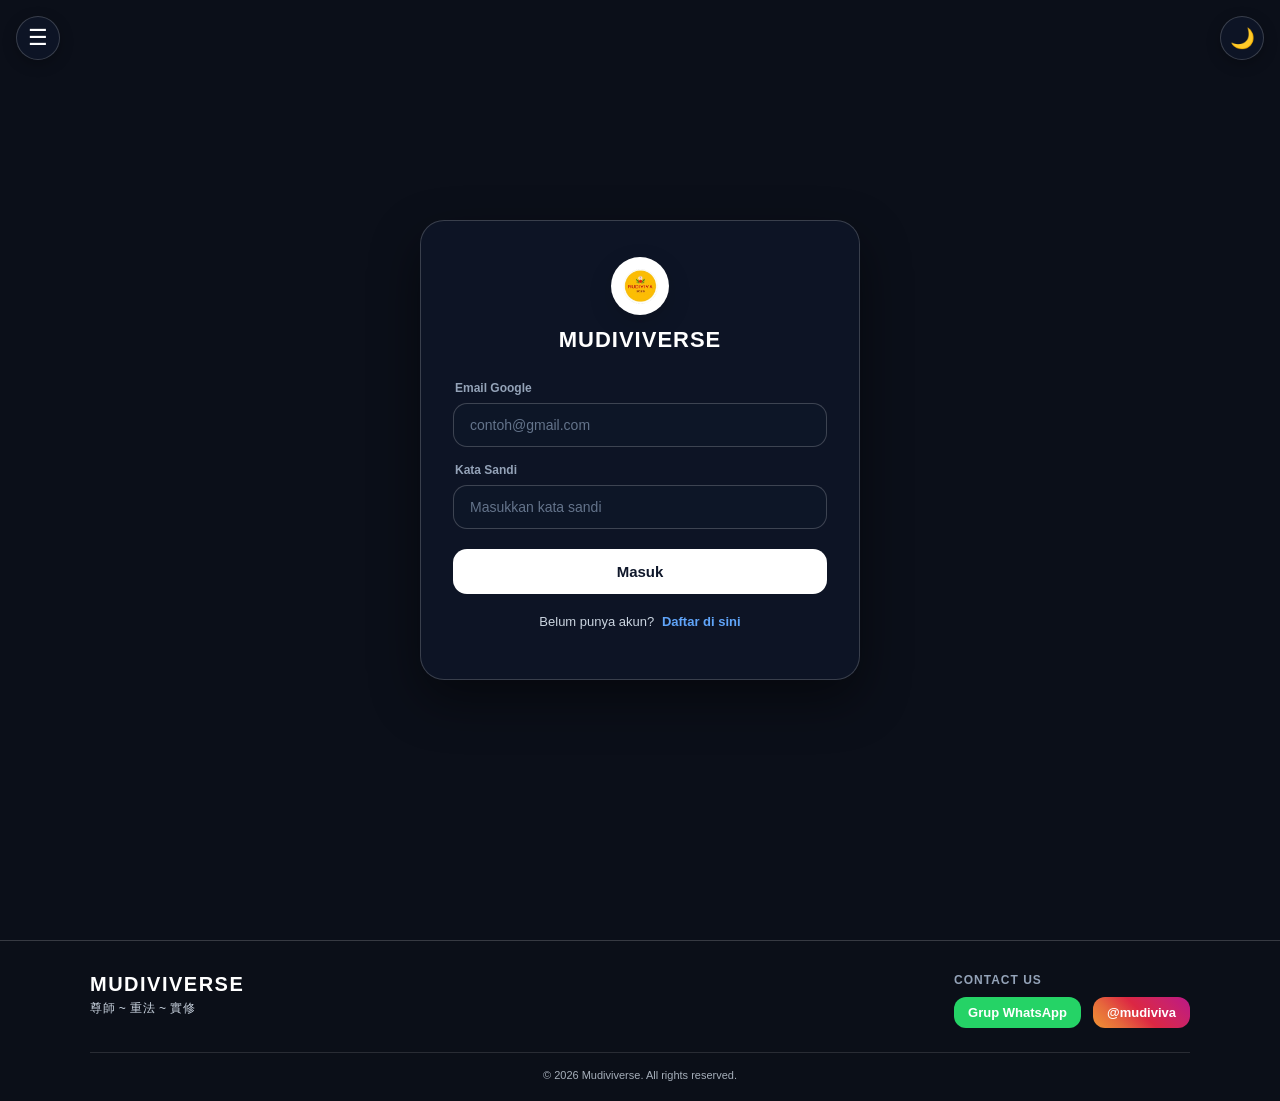
==== index.html @ 737a629f "oke" ====
<!DOCTYPE html>
<html lang="id">
<head>
  <meta charset="UTF-8">
  <meta name="viewport" content="width=device-width, initial-scale=1.0, maximum-scale=1.0, user-scalable=no">
  <title>Mudiviverse</title>
  <link rel="stylesheet" href="style.css">
  <script src="https://cdn.jsdelivr.net/npm/xlsx@0.18.5/dist/xlsx.full.min.js"></script>
  <script src="https://unpkg.com/html5-qrcode" type="text/javascript"></script>
  <script src="https://cdnjs.cloudflare.com/ajax/libs/qrcodejs/1.0.0/qrcode.min.js"></script>
  <link href="https://cdn.quilljs.com/1.3.6/quill.snow.css" rel="stylesheet">
  <script src="https://cdn.quilljs.com/1.3.6/quill.min.js"></script>
</head>
<body>

  <!-- FLOATING HAMBURGER BUTTON -->
  <button id="mobile-hamburger-btn" class="mobile-hamburger-btn" type="button" aria-label="Buka Navigasi">
    <span class="hamburger-icon">☰</span>
  </button>

  <!-- FLOATING THEME TOGGLE BUTTON -->
  <button id="theme-toggle-btn" class="theme-toggle-btn" type="button" title="Ganti Mode">
    <span id="theme-icon">🌙</span>
  </button>

  <!-- SIDEBAR / DRAWER NAVIGASI -->
  <div id="mobile-nav-overlay" class="mobile-nav-overlay">
    <aside class="drawer-sidebar-card">
      <div class="drawer-header">
        <div class="brand-header-sidebar">
          <div class="logo-box-mini">
            <img src="logo.png" alt="Logo">
          </div>
          <span class="brand-title-mini">MUDIVIVERSE</span>
        </div>
        <button id="close-mobile-nav" class="close-mobile-nav" type="button">&times;</button>
      </div>
      
      <nav class="nav-menu">
        <button type="button" class="nav-btn active" data-tab="home">
          <span class="nav-icon">🏠</span>
          <span>Home</span>
        </button>
        <button type="button" class="nav-btn" data-tab="posts">
          <span class="nav-icon">📰</span>
          <span>Post</span>
        </button>
        <button type="button" class="nav-btn" data-tab="presensi">
          <span class="nav-icon">📋</span>
          <span>Presensi</span>
        </button>
        <button type="button" class="nav-btn" data-tab="friends">
          <span class="nav-icon">👥</span>
          <span>Friends</span>
        </button>
        <button type="button" class="nav-btn" data-tab="profile">
          <span class="nav-icon">👤</span>
          <span>Profile</span>
        </button>
        <button type="button" class="nav-btn nav-admin-btn" data-tab="admin" style="display: none;">
          <span class="nav-icon">⚙️</span>
          <span>Admin</span>
        </button>
      </nav>

      <div class="drawer-footer">
        <button id="logout-button" class="logout-btn" type="button">
          <span>🚪 Logout</span>
        </button>
      </div>
    </aside>
  </div>

  <div class="mesh-bg-container">
    <div class="mesh-ball ball-1"></div>
    <div class="mesh-ball ball-2"></div>
    <div class="mesh-ball ball-3"></div>
  </div>

  <!-- AUTH SECTION -->
  <main id="auth-container" class="auth-wrapper">
    <section id="login-section" class="auth-glass-card">
      <div class="brand-header">
        <div class="logo-box">
          <img src="logo.png" alt="Logo">
        </div>
        <h1 class="brand-title">MUDIVIVERSE</h1>
      </div>

      <div class="form-group-list" id="name-group" style="display: none;">
        <div class="input-field-box">
          <label for="register-name">Nama Lengkap</label>
          <input type="text" id="register-name" placeholder="Masukkan nama lengkap (Huruf & Spasi)" class="custom-input">
        </div>

        <div class="input-field-box">
          <label for="register-birth-place">Tempat Lahir</label>
          <input type="text" id="register-birth-place" placeholder="Contoh: Jakarta / Tangerang" class="custom-input">
        </div>

        <div class="input-field-box">
          <label for="register-birth-date">Tanggal Lahir</label>
          <input type="date" id="register-birth-date" class="custom-input">
        </div>

        <div class="input-field-box">
          <label for="register-phone">Nomor WhatsApp</label>
          <input type="tel" id="register-phone" placeholder="Contoh: 08123456789" class="custom-input">
        </div>
      </div>

      <div class="form-group-list">
        <div class="input-field-box">
          <label for="email">Email Google</label>
          <input type="email" id="email" placeholder="contoh@gmail.com" class="custom-input">
        </div>

        <div class="input-field-box">
          <label for="password">Kata Sandi</label>
          <input type="password" id="password" placeholder="Masukkan kata sandi" class="custom-input">
        </div>
      </div>

      <button id="auth-main-button" class="main-button">
        <span id="auth-button-text">Masuk</span>
      </button>

      <div class="auth-toggle-box">
        <span id="toggle-auth-text">Belum punya akun?</span>
        <button id="toggle-auth-btn" class="link-button">Daftar di sini</button>
      </div>

      <div id="unverified-section" class="unverified-card" style="display: none;">
        <div class="mail-icon">✉️</div>
        <h3>Verifikasi Email Diperlukan</h3>
        <p>Akun kamu belum aktif. Silakan periksa kotak masuk atau folder spam email kamu.</p>
        
        <button id="btn-resend" class="main-button btn-resend">
          Kirim Ulang Email Verifikasi
        </button>
        
        <button id="btn-back-login" class="link-button btn-back">
          Kembali ke Halaman Login
        </button>
      </div>

      <p id="message" class="error-message-text"></p>
    </section>
  </main>

  <!-- WORKSPACE DASHBOARD -->
  <div id="dashboard-workspace" class="app-workspace" style="display: none;">

    <main class="glass-content-window">
      
      <header class="workspace-topbar">
        <div class="topbar-brand-center">
          <div class="logo-box-mini">
            <img src="logo.png" alt="Logo">
          </div>
          <span class="brand-title-center">MUDIVIVERSE</span>
        </div>

        <div class="topbar-bottom-row">
          <div class="user-greeting">
            <h3>Halo, <span id="user-name-display">Member</span> 👋</h3>
            <span id="user-code" class="user-code-badge">Kode: -</span>
          </div>

          <div class="topbar-right">
            <div class="live-clock-box">
              <span id="live-time">00:00:00</span>
              <span class="live-zone">WIB</span>
            </div>
          </div>
        </div>
      </header>

      <!-- TAB 1: HOME -->
      <section id="tab-home-view" class="tab-content">
        <div class="hero-buddhist-card">
          <div class="flex-between-center">
            <div class="quote-tag">🪷 Perenungan Hari Ini</div>
            <button id="btn-edit-quote-trigger" class="secondary-button" style="display: none; padding: 2px 8px; font-size: 10px;">✏️ Edit</button>
          </div>
          <p id="display-quote-text" class="buddhist-quote">"Pikiran adalah pelopor dari segala kondisi, pikiran adalah pemimpin, pikiran adalah pembentuk."</p>
          <span id="display-quote-source" class="quote-source">— Dhammapada, Yamakavagga</span>
        </div>

        <div id="post-editor-container" class="card-box admin-post-card-box" style="display: none; margin-bottom: 20px;">
          <div class="flex-between-center" style="margin-bottom: 12px;">
            <h3 id="form-post-heading" class="section-heading">📢 Buat Pengumuman / Postingan Baru</h3>
            <span class="card-badge">Pengurus & Admin</span>
          </div>

          <input type="hidden" id="edit-post-id-val">

          <div class="input-field-box" style="margin-bottom: 12px;">
            <label for="post-title-input">Judul Pengumuman</label>
            <input type="text" id="post-title-input" placeholder="Masukkan judul postingan..." class="custom-input">
          </div>

          <div class="input-field-box" style="margin-bottom: 12px;">
            <label>Isi Pengumuman & Foto</label>
            <div id="quill-editor" style="height: 180px; border-radius: 0 0 12px 12px;"></div>
          </div>

          <div class="flex-gap-10">
            <button id="btn-cancel-edit-post" class="secondary-button" style="display: none; flex: 1;">Batal Edit</button>
            <button id="btn-submit-post" class="main-button" style="margin-top: 10px; flex: 2; background: var(--ios-blue); color: white;">
              🚀 Unggah Postingan
            </button>
          </div>
        </div>

        <div class="flex-between-center" style="margin-bottom: 14px;">
          <h3 class="section-heading">📰 Postingan Terbaru</h3>
        </div>

        <div id="recent-feed-container">
          <p style="color: var(--text-sub); text-align: center; padding: 20px;">Memuat postingan...</p>
        </div>

        <div style="text-align: center; margin: 16px 0 24px 0;">
          <button id="btn-see-more-posts" class="secondary-button" style="padding: 10px 20px; font-weight: 700; color: #60a5fa;">
            See more posts ➔
          </button>
        </div>

        <div class="info-grid" style="margin-top: 20px;">
          <div class="card-box">
            <span class="card-badge">📢 Pengumuman Vihara</span>
            <h4 class="card-title">Puja Bhakti Mingguan</h4>
            <p class="card-desc">
              Mari bergabung dalam Kebaktian Minggu jam 10.00 WIB. Pastikan melakukan presensi mandiri via QR Code di lokasi.
            </p>
          </div>

          <div class="card-box">
            <span class="card-badge">💡 Zhen Fo Zong Spirit</span>
            <h4 class="card-title">尊師 ~ 重法 ~ 實修</h4>
            <p class="card-desc">
              "Menghormati Guru, Menghargai Dharma, dan Tekun bersadhana"
            </p>
          </div>
        </div>
      </section>

      <!-- TAB 2: POSTS FORUM -->
      <section id="tab-posts-view" class="tab-content" style="display: none;">
        <div class="flex-between-center" style="margin-bottom: 16px;">
          <h3 class="section-heading">📰 Forum & Komunitas Mudiviverse</h3>
          <button id="btn-refresh-feed" class="secondary-button" style="padding: 6px 12px; font-size: 12px;">🔄 Refresh</button>
        </div>

        <div id="full-feed-container">
          <p style="color: var(--text-sub); text-align: center; padding: 20px;">Memuat seluruh postingan...</p>
        </div>
      </section>

      <!-- TAB 3: PRESENSI -->
      <section id="tab-presensi-view" class="tab-content" style="display: none;">
        <div class="today-grid">
          <div class="card-box">
            <span class="card-badge">Status Hari Ini</span>
            <div id="today-status" style="margin-top: 12px;">
              <p style="color: var(--text-sub);">Memuat status...</p>
            </div>
          </div>

          <div class="card-box flex-column-between">
            <div>
              <span class="card-badge">Aksi Kehadiran</span>
              <h4 class="card-title">Scan QR Code</h4>
            </div>
            
            <div style="margin-top: 12px;">
              <button id="open-scanner-btn-user" class="main-button btn-scan">
                📷 Buka Scanner
              </button>
            </div>
          </div>
        </div>

        <div class="card-box" style="margin-bottom: 16px;">
          <div class="flex-between-center" style="margin-bottom: 12px;">
            <h3 class="section-heading">Statistik Kehadiran Bulan Ini</h3>
            <span>📊</span>
          </div>
          <div class="stats-row">
            <div>
              <div id="stat-total-hadir" class="stat-number stat-blue">0</div>
              <div class="stat-label">Tepat Waktu</div>
            </div>
            <div>
              <div id="stat-total-terlambat" class="stat-number stat-yellow">0</div>
              <div class="stat-label">Terlambat</div>
            </div>
            <div>
              <div id="stat-attendance-rate" class="stat-number stat-green">0%</div>
              <div class="stat-label">Persentase</div>
            </div>
          </div>
          <div class="progress-bar-track">
            <div id="progress-bar-present" class="bar-present"></div>
            <div id="progress-bar-late" class="bar-late"></div>
          </div>
        </div>

        <div class="card-box">
          <div class="flex-between-center" style="margin-bottom: 16px;">
            <h3 class="section-heading">Riwayat Presensi Saya</h3>
            <span>📜</span>
          </div>
          <div id="attendance-history">
            <p style="color: var(--text-sub);">Memuat riwayat...</p>
          </div>
        </div>
      </section>

      <!-- TAB 4: FRIENDS & SEARCH COMMUNITY -->
      <section id="tab-friends-view" class="tab-content" style="display: none;">
        <div id="friends-search-container" class="card-box" style="margin-bottom: 16px;">
          <div class="flex-between-center" style="margin-bottom: 14px;">
            <h3 class="section-heading">🔍 Cari & Temukan Anggota</h3>
            <span class="card-badge">Komunitas</span>
          </div>
          <div class="input-field-box">
            <input type="text" id="search-friend-input" class="custom-input" placeholder="Ketik nama atau kode anggota...">
          </div>
          <div id="search-friends-results" class="friends-list-box" style="margin-top: 14px;">
            <p style="color: var(--text-sub); text-align: center; padding: 10px; font-size: 12px;">Memuat anggota...</p>
          </div>
        </div>

        <!-- PUBLIC PROFILE VIEW -->
        <div id="public-profile-card" class="card-box" style="display: none;">
          <div class="flex-between-center" style="margin-bottom: 12px;">
            <button id="btn-back-friends-list" class="secondary-button-sm">⬅ Kembali</button>
            <span class="card-badge">Profil Anggota</span>
          </div>
          
          <div id="public-profile-banner" class="profile-page-header-banner">
            <div class="profile-main-display" style="align-items: center; text-align: center;">
              <div class="profile-avatar-circle" style="margin: 0 auto 12px auto;">
                <img id="public-avatar-img" src="https://upload.wikimedia.org/wikipedia/commons/7/7c/Profile_avatar_placeholder_large.png" alt="Avatar">
              </div>
              <h2 id="public-name-text" class="profile-display-name">Member</h2>
              <p id="public-code-text" class="profile-display-code">MDV-0000</p>
              <p id="public-bio-text" class="profile-display-bio" style="margin-bottom: 16px;">"Bio..."</p>

              <div class="public-stats-row">
                <div class="stat-col">
                  <strong id="public-friends-count">0</strong>
                  <span>Friends</span>
                </div>
                <div class="stat-col">
                  <strong id="public-following-count">0</strong>
                  <span>Following</span>
                </div>
              </div>

              <div id="public-action-btn-box" style="margin-top: 16px; width: 100%; display: flex; justify-content: center; gap: 8px;"></div>
            </div>
          </div>

          <!-- PUBLIC POKEMON DISPLAY -->
          <div style="margin-top: 20px;">
            <h4 class="section-heading" style="margin-bottom: 10px;">🐾 Pokémon Pajangan</h4>
            <div id="public-pokemon-showcase" class="pokemon-showcase-grid"></div>
          </div>

          <div style="margin-top: 20px;">
            <h4 class="section-heading" style="margin-bottom: 10px;">🏆 Achievements</h4>
            <div id="public-achievements-container" class="achievement-list"></div>
          </div>
        </div>
      </section>

      <!-- TAB 5: PROFILE SAYA -->
<section id="tab-profile-view" class="tab-content" style="display: none;">
  <div id="my-profile-banner" class="profile-page-header-banner">
    <div class="profile-main-display">
      <div class="profile-avatar-circle">
        <img id="profile-page-avatar" src="https://upload.wikimedia.org/wikipedia/commons/7/7c/Profile_avatar_placeholder_large.png" alt="Avatar">
        <label for="upload-avatar-file" class="avatar-edit-overlay" title="Ganti Foto Profil">📷</label>
        <input type="file" id="upload-avatar-file" accept="image/*" style="display: none;">
      </div>

      <h2 id="profile-page-name" class="profile-display-name">Member</h2>
      <p id="profile-page-code" class="profile-display-code">MDV-0000</p>

      <!-- BARIS 1: TOMBOL POIN & TOKO VIHARA (SAMPING-SAMPINGAN, BENTUK CAPSULE/PILL) -->
      <div class="profile-badge-row">
        <div class="points-pill">
          🪙 <span id="profile-page-points">0</span> Poin Vihara
        </div>
        <button id="btn-open-shop-modal" type="button">🛒 Toko Vihara</button>
      </div>

      <!-- BARIS 2: BIO DISANDINGKAN DENGAN TOMBOL EDIT BIO -->
      <div class="profile-bio-container">
        <p id="profile-page-bio" class="profile-display-bio">
          "Halo, salam kenal ya!"
        </p>
        <button id="btn-open-edit-bio-modal" type="button">✏️ Edit Bio</button>
      </div>
    </div>
  </div>

        <!-- AREA KANDANG / PLAYGROUND POKEMON -->
        <div class="card-box" style="margin-top: 20px;">
          <div class="flex-between-center" style="margin-bottom: 10px;">
            <div>
              <h3 class="section-heading">Playground Pokémon</h3>
              <p style="font-size: 11px; color: var(--text-sub);">Max 3 Pokémon!</p>
            </div>
            <button id="btn-open-pokedex-modal" class="secondary-button-sm" style="background: var(--ios-blue); color: white; border: none;">📖 Buka Pokedex</button>
          </div>

          <!-- PANGGUNG KANDANG POKEMON -->
          <div id="pokemon-habitat-stage" class="pokemon-habitat-stage">
            <div id="habitat-pokemon-container" class="habitat-pokemon-container">
              <!-- Pokémon bergerak akan di-render di sini oleh JavaScript -->
            </div>
          </div>
        </div>

        <div class="profile-grid-two">
          <div class="card-box">
            <div class="flex-between-center" style="margin-bottom: 14px;">
              <h3 class="section-heading">🏆 Pencapaian & Badge</h3>
              <span id="badge-count-text" class="card-badge" style="background: rgba(245, 158, 11, 0.15); color: #f59e0b;">0 / 3 Unlocked</span>
            </div>

            <div class="achievement-list">
              <div id="badge-item-10" class="badge-card locked">
                <div class="badge-icon">🌱</div>
                <div class="badge-info">
                  <h4>Keep it up!</h4>
                  <p>Hadir dan melakukan presensi sebanyak 10 kali.</p>
                  <div class="badge-progress-track">
                    <div id="badge-bar-10" class="badge-progress-fill" style="width: 0%;"></div>
                  </div>
                  <span id="badge-status-10" class="badge-status-text">0 / 10 Absen</span>
                </div>
              </div>

              <div id="badge-item-30" class="badge-card locked">
                <div class="badge-icon">⭐</div>
                <div class="badge-info">
                  <h4>Well Done!</h4>
                  <p>Hadir dan melakukan presensi sebanyak 30 kali.</p>
                  <div class="badge-progress-track">
                    <div id="badge-bar-30" class="badge-progress-fill" style="width: 0%;"></div>
                  </div>
                  <span id="badge-status-30" class="badge-status-text">0 / 30 Absen</span>
                </div>
              </div>

              <div id="badge-item-90" class="badge-card locked">
                <div class="badge-icon">👑</div>
                <div class="badge-info">
                  <h4>Loyal Member</h4>
                  <p>Hadir dan melakukan presensi sebanyak 90 kali.</p>
                  <div class="badge-progress-track">
                    <div id="badge-bar-90" class="badge-progress-fill" style="width: 0%;"></div>
                  </div>
                  <span id="badge-status-90" class="badge-status-text">0 / 90 Absen</span>
                </div>
              </div>
            </div>
          </div>

          <div class="card-box">
            <div class="flex-between-center" style="margin-bottom: 14px;">
              <h3 class="section-heading">👥 Teman Saya</h3>
              <span class="card-badge">Daftar Teman</span>
            </div>

            <div id="my-friends-container" class="friends-list-box">
              <p style="color: var(--text-sub); text-align: center; font-size: 12px; padding: 10px;">Belum ada teman.</p>
            </div>
          </div>
        </div>
      </section>

      <!-- TAB 6: ADMIN PANEL -->
      <section id="tab-admin-view" class="tab-content" style="display: none;">
        <div class="admin-tabs">
          <button id="tab-rekap-btn" class="tab-btn active" type="button">Data Absensi</button>
          <button id="tab-karyawan-btn" class="tab-btn" type="button">Anggota</button>
          <button id="tab-kiosk-btn" class="tab-btn" type="button">📱 QR Code</button>
        </div>

        <div id="admin-view-rekap">
          <div class="card-box" style="margin-bottom: 16px;">
            <div class="flex-between-center" style="margin-bottom: 12px;">
              <h3 class="section-heading">Grafik Kehadiran</h3>
              <select id="admin-chart-filter" class="custom-select-sm">
                <option value="day">Hari Ini</option>
                <option value="week">Minggu Ini</option>
                <option value="month" selected>Bulan Ini</option>
                <option value="year">Tahun Ini</option>
              </select>
            </div>
            <div id="admin-chart-container" class="chart-container-box">
              <p style="font-size: 12px; color: var(--text-sub); margin: auto;">Memuat grafik...</p>
            </div>
          </div>

          <div class="card-box" style="margin-bottom: 16px;">
            <div class="flex-between-center" style="margin-bottom: 12px;">
              <h3 class="section-heading">Aksi Integrasi & Data</h3>
            </div>
            
            <div class="flex-gap-8" style="margin-bottom: 12px;">
              <a href="https://docs.google.com/spreadsheets/d/1bIaTuqe0iRxnWdIYf_RUFrjbIEBl-89471Z1GFdAMWA/edit?usp=sharing" target="_blank" class="btn-sheet-link">
                📊 Buka Sheets
              </a>
              <button id="sync-sheets-btn" class="secondary-button btn-sync" type="button">
                🔄 Sinkron
              </button>
            </div>

            <button id="export-csv-btn" class="secondary-button btn-export" type="button">
              📥 Export Excel (Cadangan)
            </button>

            <div class="flex-gap-10" style="margin-top: 16px;">
              <input type="date" id="admin-filter-date" class="custom-input" style="padding: 10px; font-size: 13px; flex: 1;">
              <select id="admin-filter-status" class="custom-select" style="padding: 10px; font-size: 13px; flex: 1;">
                <option value="ALL">Semua Status</option>
                <option value="present">Tepat Waktu</option>
                <option value="late">Terlambat</option>
              </select>
            </div>

            <div id="admin-attendance-list" style="margin-top: 16px;">
              <p style="color: var(--text-sub);">Memuat data...</p>
            </div>
          </div>
        </div>

        <div id="admin-view-karyawan" style="display: none;">
          <div class="card-box">
            <h3 class="section-heading" style="margin-bottom: 16px;">Daftar Anggota</h3>
            <div id="admin-employee-list">
              <p style="color: var(--text-sub);">Memuat anggota...</p>
            </div>
          </div>
        </div>

        <div id="admin-view-kiosk" style="display: none;">
          <div class="card-box kiosk-card-display">
            <span class="card-badge">Official QR Code</span>
            <h3 class="card-title" style="font-size: 18px; margin-top: 6px;">Presensi Mudiviverse</h3>
            <p class="card-desc" style="font-size: 12px;">
              Tampilkan layar ini di tablet/monitor Vihara. QR Code berganti otomatis setiap 15 detik.
            </p>

            <div class="qr-container-wrapper">
              <div id="admin-kiosk-qrcode" class="qr-code-box"></div>
              <div class="kiosk-timer-bar">
                <div id="kiosk-progress-fill" class="kiosk-progress-fill"></div>
              </div>
              <span id="kiosk-timer-text" class="kiosk-timer-text">Memperbarui dalam 15s</span>
            </div>
          </div>
        </div>
      </section>

    </main>
  </div>

  <!-- FLOATING CHATBOX -->
  <div id="floating-chat-window" class="floating-chat-window" style="display: none;">
    <div class="chat-header">
      <div class="chat-user-title">
        <img id="chat-target-avatar" src="" alt="Avatar">
        <span id="chat-target-name">Chat Member</span>
      </div>
      <button id="close-chat-btn" class="close-btn-sm">&times;</button>
    </div>
    <div id="chat-messages-body" class="chat-messages-body">
      <p style="font-size: 11px; color: var(--text-sub); text-align: center; margin: auto;">Belum ada pesan.</p>
    </div>
    <div class="chat-input-row">
      <input type="text" id="chat-text-input" class="chat-input" placeholder="Tulis pesan...">
      <button id="btn-send-chat" class="btn-send-chat">Kirim</button>
    </div>
  </div>

  <!-- MODAL TOKO VIHARA (2 TAB: BARANG FISIK & POKEMON) -->
  <div id="shop-modal" class="modal" style="display: none;">
    <div class="modal-content" style="max-width: 620px; width: 95%;">
      <div class="flex-between-center" style="margin-bottom: 12px;">
        <h3 style="font-weight: 800; font-size: 18px; color: var(--text-main);">🛒 Toko Penukaran Vihara</h3>
        <div style="display: flex; align-items: center; gap: 8px;">
          <!-- TOMBOL PUBLISH KHUSUS ADMIN DARI DALAM MODAL TOKO -->
          <button id="btn-modal-publish-shop" class="secondary-button-sm" style="background:#f59e0b; color:white; border:none; display:none; font-weight:700;">➕ Publish Barang</button>
          <button id="close-shop-modal" class="close-btn-sm" type="button" aria-label="Tutup">&times;</button>
        </div>
      </div>

      <!-- SHOP TABS -->
      <div class="shop-tabs-nav" style="display: flex; gap: 8px; margin-bottom: 16px; border-bottom: 1px solid var(--card-border); padding-bottom: 8px;">
        <button class="shop-tab-btn active" data-shop-tab="physical">🎁 Barang Fisik</button>
        <button class="shop-tab-btn" data-shop-tab="pokemon">🐾 Adopsi Pokémon</button>
      </div>

      <div id="shop-tab-physical" class="shop-tab-view">
        <div id="real-shop-item-list" class="shop-grid-container" style="max-height: 420px; overflow-y: auto;"></div>
      </div>

      <div id="shop-tab-pokemon" class="shop-tab-view" style="display: none;">
        <div style="margin-bottom: 10px;">
          <input type="text" id="search-pokedex-input" class="custom-input" placeholder="🔍 Cari Pokémon (Nama / No. Pokédex)..." style="padding: 8px 12px; font-size: 12px;">
        </div>
        <div id="pokemon-shop-item-list" class="shop-grid-container" style="max-height: 380px; overflow-y: auto;"></div>
      </div>
    </div>
  </div>

  <!-- MODAL POKEDEX & ATUR PAJANGAN -->
  <div id="pokedex-modal" class="modal" style="display: none;">
    <div class="modal-content" style="max-width: 620px; width: 95%;">
      <div class="flex-between-center" style="margin-bottom: 12px;">
        <h3 style="font-weight: 800; font-size: 18px; color: var(--text-main);">📖 Pokedex Saya</h3>
        <button id="close-pokedex-modal" class="close-btn-sm" type="button" aria-label="Tutup">&times;</button>
      </div>
      <p style="font-size: 12px; color: var(--text-sub); margin-bottom: 12px;">Pilih hingga 3 Pokémon untuk dipajang di profil kamu.</p>

      <div id="pokedex-container" class="shop-grid-container" style="max-height: 400px; overflow-y: auto;"></div>
    </div>
  </div>

  <!-- MODAL RIWAYAT PENUKARAN BARANG (ADMIN) -->
  <div id="redemption-list-modal" class="modal" style="display: none;">
    <div class="modal-content" style="max-width: 450px;">
      <div class="flex-between-center" style="margin-bottom: 12px;">
        <h3 style="font-weight: 700; font-size: 16px; color: var(--text-main);">📋 Daftar Penukar Barang</h3>
        <button id="close-redemption-list-modal" class="close-btn-sm" type="button">&times;</button>
      </div>
      <div id="redemption-history-container" style="max-height: 320px; overflow-y: auto;"></div>
    </div>
  </div>

  <!-- MODALS LAINNYA -->
  <div id="edit-bio-modal" class="modal" style="display: none;">
    <div class="modal-content">
      <h3 style="font-weight: 700; font-size: 18px; margin-bottom: 18px; color: var(--text-main);">Edit Bio Profil</h3>
      <div class="input-field-box">
        <label>Bio / Perenungan Favorit Kamu</label>
        <textarea id="edit-bio-input-text" class="custom-input" rows="3" placeholder="Tulis bio singkat kamu..."></textarea>
      </div>
      <p id="edit-bio-modal-msg" style="font-size: 12px; color: #f87171; font-weight: 600; margin-top: 10px;"></p>
      <div class="flex-gap-10" style="margin-top: 24px;">
        <button id="cancel-edit-bio" class="secondary-button" type="button" style="flex: 1;">Batal</button>
        <button id="save-edit-bio" class="main-button" type="button" style="flex: 1; margin: 0; background: #3b82f6; color: white;">Simpan</button>
      </div>
    </div>
  </div>

  <div id="manage-points-modal" class="modal" style="display: none;">
    <div class="modal-content">
      <h3 style="font-weight: 700; font-size: 18px; margin-bottom: 6px; color: var(--text-main);">Kelola Poin Anggota</h3>
      <p id="target-member-name" style="font-size: 13px; color: var(--ios-blue); font-weight: 700; margin-bottom: 16px;"></p>
      <input type="hidden" id="target-member-id">
      <div class="input-field-box">
        <label>Jumlah Poin (Gunakan minus '-' untuk memotong)</label>
        <input type="number" id="input-points-amount" class="custom-input" placeholder="Contoh: 20 atau -10">
      </div>
      <div class="input-field-box">
        <label>Alasan / Keterangan</label>
        <input type="text" id="input-points-reason" class="custom-input" placeholder="Contoh: Aktif bertanya saat kebaktian">
      </div>
      <p id="manage-points-modal-msg" style="font-size: 12px; color: #f87171; font-weight: 600; margin-top: 10px;"></p>
      <div class="flex-gap-10" style="margin-top: 24px;">
        <button id="cancel-manage-points" class="secondary-button" type="button" style="flex: 1;">Batal</button>
        <button id="save-manage-points" class="main-button" type="button" style="flex: 1; margin: 0; background: #f59e0b; color: white;">Proses Poin</button>
      </div>
    </div>
  </div>

  <div id="scanner-modal" class="modal-backdrop" style="display: none;">
    <div class="scanner-modal-card">
      <h3 style="margin-bottom: 15px; font-size: 18px; color: var(--text-main);">Arahkan Kamera ke QR</h3>
      <div id="reader" style="width: 100%; border-radius: 12px; overflow: hidden;"></div>
      <button id="close-scanner-btn" class="btn-close-scanner" type="button">
        Tutup Kamera
      </button>
    </div>
  </div>

  <div id="edit-emp-modal" class="modal" style="display: none;">
    <div class="modal-content">
      <h3 style="font-weight: 700; font-size: 18px; margin-bottom: 18px; color: var(--text-main);">Edit Akun Anggota</h3>
      <input type="hidden" id="edit-emp-id">

      <div class="input-field-box">
        <label>Nama</label>
        <input type="text" id="edit-emp-name" class="custom-input">
      </div>
      <div class="input-field-box">
        <label>No. WhatsApp</label>
        <input type="tel" id="edit-emp-phone" class="custom-input">
      </div>
      <div class="input-field-box">
        <label>Kode</label>
        <input type="text" id="edit-emp-code" class="custom-input">
      </div>
      <div class="input-field-box">
        <label>Role</label>
        <select id="edit-emp-role" class="custom-select">
          <option value="user">User (Anggota)</option>
          <option value="pengurus">Pengurus</option>
          <option value="admin">Admin</option>
          <option value="adm1n">Adm1n</option>
        </select>
      </div>
      <div class="input-field-box">
        <label>Status</label>
        <select id="edit-emp-active" class="custom-select">
          <option value="true">Aktif</option>
          <option value="false">Nonaktif</option>
        </select>
      </div>

      <p id="edit-modal-msg" style="font-size: 12px; color: #f87171; font-weight: 600; margin-top: 10px;"></p>

      <div class="flex-gap-10" style="margin-top: 24px;">
        <button id="cancel-edit-emp" class="secondary-button" type="button" style="flex: 1;">Batal</button>
        <button id="save-edit-emp" class="main-button" type="button" style="flex: 1; margin: 0; background: #3b82f6; color: white;">Simpan</button>
      </div>
    </div>
  </div>

  <!-- MODAL PUBLISH BARANG FISIK (KHUSUS ADMIN/PENGURUS) -->
  <div id="publish-shop-modal" class="modal" style="display: none; z-index: 10050;">
    <div class="modal-content" style="max-width: 440px; width: 90%;">
      <div class="flex-between-center" style="margin-bottom: 14px;">
        <h3 style="font-size: 16px; font-weight: 800; color: var(--text-main);">🎁 Publish Barang Fisik Vihara</h3>
        <button id="close-publish-shop-modal" class="close-btn-sm" type="button">&times;</button>
      </div>

      <div class="input-field-box" style="margin-bottom: 10px;">
        <label style="font-size: 11px; color: var(--text-sub);">Judul Barang</label>
        <input type="text" id="publish-title" class="custom-input" placeholder="Contoh: Kalung Mantra Vihara">
      </div>

      <div class="input-field-box" style="margin-bottom: 10px;">
        <label style="font-size: 11px; color: var(--text-sub);">Deskripsi Singkat</label>
        <textarea id="publish-desc" class="custom-input" rows="2" placeholder="Deskripsi barang..."></textarea>
      </div>

      <div style="display: flex; gap: 8px; margin-bottom: 10px;">
        <div class="input-field-box" style="flex: 1;">
          <label style="font-size: 11px; color: var(--text-sub);">Harga (Poin)</label>
          <input type="number" id="publish-points" class="custom-input" placeholder="100">
        </div>
        <div class="input-field-box" style="flex: 1;">
          <label style="font-size: 11px; color: var(--text-sub);">Jumlah Stok</label>
          <input type="number" id="publish-stock" class="custom-input" placeholder="10">
        </div>
      </div>

      <div class="input-field-box" style="margin-bottom: 14px;">
        <label style="font-size: 11px; color: var(--text-sub);">Foto Barang (Opsional)</label>
        <input type="file" id="publish-img-file" accept="image/*" class="custom-input">
      </div>

      <button id="btn-submit-publish-shop" class="main-button" style="width: 100%; margin-top: 10px; background: #f59e0b; color: white;">Publish Barang</button>
    </div>
  </div>

  <!-- FOOTER -->
  <footer class="app-footer">
    <div class="footer-content">
      <div class="footer-brand">
        <div class="footer-title">MUDIVIVERSE</div>
        <div class="footer-subtext">尊師 ~ 重法 ~ 實修</div>
      </div>
      
      <div class="footer-contact-section">
        <div class="footer-heading">CONTACT US</div>
        <div class="social-links-row">
          <a href="https://chat.whatsapp.com/HVakde4Hky27Yf1xQqSeYz" target="_blank" class="social-btn wa-btn" title="Grup WhatsApp">
            Grup WhatsApp
          </a>
          <a href="https://instagram.com/mudiviva" target="_blank" class="social-btn ig-btn" title="Instagram @mudiviva">
            @mudiviva
          </a>
        </div>
      </div>
    </div>
    <div class="footer-bottom-copy">
      &copy; 2026 Mudiviverse. All rights reserved.
    </div>
  </footer>

  <script type="module" src="app.js"></script>
  <script type="module" src="feed.js"></script>
</body>
</html>
---- style.css ----
/* =========================================
   MUDIVIVERSE - GLASS UI & FULL STYLING
========================================= */

:root {
  --bg-color: #0b0f19;
  --mesh-bg: #0f172a;
  --glass-bg: rgba(15, 23, 42, 0.75);
  --glass-border: rgba(255, 255, 255, 0.18);
  --glass-shadow: 0 20px 50px rgba(0, 0, 0, 0.45);
  
  --card-bg: rgba(30, 41, 59, 0.7);
  --card-border: rgba(255, 255, 255, 0.12);
  
  --text-main: #ffffff;
  --text-sub: #cbd5e1;
  --label-color: #94a3b8;
  
  --input-bg: rgba(15, 23, 42, 0.7);
  --input-border: rgba(255, 255, 255, 0.2);
  
  --main-btn-bg: #ffffff;
  --main-btn-text: #0f172a;
  
  --ios-blue: #3b82f6;
  --ios-green: #10b981;
  --ios-red: #ef4444;
  
  --radius-xl: 24px;
  --radius-lg: 14px;
}

body.light-mode {
  --bg-color: #f1f5f9;
  --mesh-bg: #e2e8f0;
  --glass-bg: rgba(255, 255, 255, 0.85);
  --glass-border: rgba(0, 0, 0, 0.12);
  --glass-shadow: 0 12px 32px rgba(0, 0, 0, 0.08);
  
  --card-bg: rgba(255, 255, 255, 0.85);
  --card-border: rgba(0, 0, 0, 0.08);
  
  --text-main: #0f172a;
  --text-sub: #475569;
  --label-color: #64748b;
  
  --input-bg: rgba(241, 245, 249, 0.9);
  --input-border: rgba(0, 0, 0, 0.15);
  
  --main-btn-bg: #0f172a;
  --main-btn-text: #ffffff;
}

* {
  box-sizing: border-box;
  margin: 0;
  padding: 0;
  font-family: -apple-system, BlinkMacSystemFont, "SF Pro Display", "Segoe UI", Roboto, Helvetica, Arial, sans-serif;
  -webkit-tap-highlight-color: transparent;
}

html, body {
  width: 100vw;
  min-height: 100vh;
  background-color: var(--bg-color);
  color: var(--text-main);
  transition: background-color 0.3s ease, color 0.3s ease;
  overflow-x: hidden;
}

/* FLOATING BUTTONS */
.mobile-hamburger-btn {
  position: fixed;
  top: 16px; left: 16px;
  z-index: 9999;
  width: 44px; height: 44px;
  border-radius: 50%;
  background: var(--glass-bg);
  border: 1px solid var(--glass-border);
  color: var(--text-main);
  font-size: 22px; cursor: pointer;
  display: flex; align-items: center; justify-content: center;
  box-shadow: 0 4px 14px rgba(0, 0, 0, 0.25);
  backdrop-filter: blur(12px);
  -webkit-backdrop-filter: blur(12px);
}

.theme-toggle-btn {
  position: fixed;
  top: 16px; right: 16px;
  z-index: 9999;
  width: 44px; height: 44px;
  border-radius: 50%;
  background: var(--glass-bg);
  border: 1px solid var(--glass-border);
  color: var(--text-main);
  font-size: 20px; cursor: pointer;
  display: flex; align-items: center; justify-content: center;
  box-shadow: 0 4px 14px rgba(0, 0, 0, 0.25);
  backdrop-filter: blur(12px);
}

/* DRAWER SIDEBAR */
.mobile-nav-overlay {
  position: fixed; top: 0; left: 0; width: 100vw; height: 100vh;
  background: rgba(0, 0, 0, 0.5); backdrop-filter: blur(6px);
  z-index: 10000; opacity: 0; visibility: hidden; transition: 0.3s;
}

.mobile-nav-overlay.open { opacity: 1; visibility: visible; }

.drawer-sidebar-card {
  position: fixed; top: 0; left: 0; width: 280px; max-width: 80vw; height: 100vh;
  background: var(--bg-color); border-right: 1px solid var(--glass-border);
  padding: 24px 18px; display: flex; flex-direction: column; justify-content: space-between;
  transform: translateX(-100%); transition: transform 0.3s cubic-bezier(0.4, 0, 0.2, 1);
  z-index: 10001;
}

.mobile-nav-overlay.open .drawer-sidebar-card { transform: translateX(0); }
.drawer-header { display: flex; justify-content: space-between; align-items: center; padding-bottom: 16px; border-bottom: 1px solid var(--card-border); }
.close-mobile-nav { background: none; border: none; font-size: 28px; color: var(--text-main); cursor: pointer; }
.drawer-footer { margin-top: auto; padding-top: 16px; }

/* TOPBAR BANNER */
.workspace-topbar { display: flex; flex-direction: column; align-items: center; justify-content: center; padding-bottom: 18px; border-bottom: 1px solid var(--card-border); margin-bottom: 24px; gap: 16px; }
.topbar-brand-center { display: flex; align-items: center; justify-content: center; gap: 12px; width: 100%; text-align: center; }
.brand-title-center { font-size: 20px; font-weight: 900; letter-spacing: 1.5px; color: var(--text-main); }
.topbar-bottom-row { display: flex; align-items: center; justify-content: space-between; width: 100%; }

/* MESH BACKGROUND */
.mesh-bg-container { position: fixed; top: 0; left: 0; width: 100vw; height: 100vh; z-index: -2; background: var(--mesh-bg); overflow: hidden; }
.mesh-ball { position: absolute; border-radius: 50%; filter: blur(95px); opacity: 0.45; animation: floatBall 20s infinite alternate ease-in-out; }
.ball-1 { width: 500px; height: 500px; background: #3b82f6; top: -100px; left: -100px; }
.ball-2 { width: 600px; height: 600px; background: #6366f1; bottom: -150px; right: -100px; animation-delay: -5s; }
.ball-3 { width: 450px; height: 450px; background: #8b5cf6; top: 40%; left: 30%; animation-delay: -10s; }

@keyframes floatBall { 0% { transform: translate(0, 0) scale(1); } 50% { transform: translate(80px, 60px) scale(1.1); } 100% { transform: translate(-50px, 90px) scale(0.9); } }

/* AUTH */
.auth-wrapper { width: 100vw; min-height: 100vh; display: flex; align-items: center; justify-content: center; padding: 20px; }
.auth-glass-card { width: 100%; max-width: 440px; background: var(--glass-bg); backdrop-filter: blur(32px); border: 1px solid var(--glass-border); box-shadow: var(--glass-shadow); border-radius: var(--radius-xl); padding: 36px 32px; }
.brand-header { display: flex; flex-direction: column; align-items: center; text-align: center; margin-bottom: 28px; }
.logo-box { width: 58px; height: 58px; background: #ffffff; border-radius: 50%; padding: 4px; display: flex; align-items: center; justify-content: center; box-shadow: 0 8px 24px rgba(0,0,0,0.15); margin-bottom: 12px; }
.logo-box img { width: 100%; height: 100%; object-fit: contain; border-radius: 50%; }
.brand-title { font-size: 22px; font-weight: 800; letter-spacing: 1px; color: var(--text-main); }
.form-group-list { display: flex; flex-direction: column; gap: 16px; }
#name-group { display: flex; flex-direction: column; gap: 16px; margin-bottom: 16px; }
.input-field-box { display: flex; flex-direction: column; gap: 8px; }
.input-field-box label { font-size: 12px; font-weight: 600; color: var(--label-color); margin-left: 2px; }
.custom-input, .custom-select { width: 100%; padding: 13px 16px; background: var(--input-bg); border: 1px solid var(--input-border); border-radius: var(--radius-lg); font-size: 14px; color: var(--text-main); }
.custom-input::placeholder { color: #64748b; }
.main-button { width: 100%; padding: 14px; margin-top: 20px; border: none; border-radius: var(--radius-lg); background: var(--main-btn-bg); color: var(--main-btn-text); font-weight: 800; font-size: 15px; cursor: pointer; }
.auth-toggle-box { margin-top: 20px; text-align: center; font-size: 13px; color: var(--text-sub); }
.link-button { background: none; border: none; color: #60a5fa; font-weight: 700; font-size: 13px; cursor: pointer; margin-left: 4px; }
.error-message-text { margin-top: 14px; font-size: 13px; color: #f87171; text-align: center; font-weight: 600; }

/* WORKSPACE */
.app-workspace { display: flex; width: 95vw; min-height: calc(100vh - 160px); margin: 3vh auto; gap: 20px; }
.brand-header-sidebar { display: flex; align-items: center; gap: 10px; }
.logo-box-mini { width: 38px; height: 38px; background: #fff; border-radius: 50%; padding: 2px; display: inline-flex; align-items: center; justify-content: center; }
.logo-box-mini img { width: 100%; height: 100%; object-fit: contain; border-radius: 50%; }
.brand-title-mini { font-size: 15px; font-weight: 800; color: var(--text-main); letter-spacing: 0.5px; }

.nav-menu { display: flex; flex-direction: column; gap: 8px; margin-top: 16px; }
.nav-btn { display: flex; align-items: center; gap: 12px; padding: 12px 16px; background: transparent; border: 1px solid transparent; border-radius: var(--radius-lg); color: var(--text-sub); font-size: 14px; font-weight: 600; cursor: pointer; text-align: left; width: 100%; }
.nav-btn:hover, .nav-btn.active { background: rgba(59, 130, 246, 0.18); border-color: rgba(59, 130, 246, 0.3); color: var(--text-main); }
.logout-btn { width: 100%; padding: 12px; background: rgba(239, 68, 68, 0.2); border: 1px solid rgba(239, 68, 68, 0.4); color: #fca5a5; border-radius: var(--radius-lg); font-weight: 700; cursor: pointer; }

/* MAIN CONTENT WINDOW */
.glass-content-window { flex: 1; background: var(--glass-bg); backdrop-filter: blur(28px); border: 1px solid var(--glass-border); box-shadow: var(--glass-shadow); border-radius: var(--radius-xl); padding: 28px; }
.user-greeting h3 { font-size: 18px; font-weight: 800; color: var(--text-main); }
.user-code-badge { font-size: 12px; color: var(--text-sub); font-weight: 600; }
.topbar-right { display: flex; align-items: center; gap: 12px; }
.live-clock-box { background: var(--card-bg); padding: 8px 14px; border-radius: 12px; border: 1px solid var(--card-border); font-size: 15px; font-weight: 700; color: #60a5fa; }
.live-zone { font-size: 10px; color: var(--text-sub); margin-left: 2px; }

/* CARDS */
.hero-buddhist-card { background: linear-gradient(135deg, rgba(99, 102, 241, 0.35), rgba(139, 92, 246, 0.25)); border: 1px solid var(--glass-border); border-radius: var(--radius-xl); padding: 24px; margin-bottom: 20px; }
.quote-tag { font-size: 11px; font-weight: 800; color: #a5b4fc; margin-bottom: 8px; text-transform: uppercase; }
.buddhist-quote { font-size: 16px; font-weight: 600; line-height: 1.5; color: var(--text-main); font-style: italic; }
.quote-source { display: block; margin-top: 8px; font-size: 12px; color: var(--text-sub); }

.info-grid, .today-grid { display: grid; grid-template-columns: 1fr 1fr; gap: 16px; margin-bottom: 20px; }
.card-box { background: var(--card-bg); border: 1px solid var(--card-border); border-radius: var(--radius-xl); padding: 20px; }
.card-badge { display: inline-block; padding: 4px 10px; border-radius: 8px; background: rgba(148, 163, 184, 0.18); color: var(--label-color); font-size: 11px; font-weight: 700; letter-spacing: 0.5px; text-transform: uppercase; }
.card-title { font-size: 15px; font-weight: 700; color: var(--text-main); margin-top: 8px; }
.card-desc { font-size: 13px; color: var(--text-sub); margin-top: 6px; line-height: 1.5; }

.stats-row { display: flex; justify-content: space-around; text-align: center; margin-bottom: 12px; }
.stat-number { font-size: 20px; font-weight: 800; }
.stat-blue { color: #60a5fa; } .stat-yellow { color: #fbbf24; } .stat-green { color: #34d399; }
.stat-label { font-size: 11px; color: var(--text-sub); font-weight: 500; }
.progress-bar-track { width: 100%; background: var(--input-border); height: 8px; border-radius: 4px; overflow: hidden; display: flex; }
.bar-present { width: 0%; background: #3b82f6; height: 100%; transition: width 0.5s ease; }
.bar-late { width: 0%; background: #f59e0b; height: 100%; transition: width 0.5s ease; }

.flex-between-center { display: flex; justify-content: space-between; align-items: center; }
.flex-column-between { display: flex; flex-direction: column; justify-content: space-between; }
.flex-gap-8 { display: flex; gap: 8px; } .flex-gap-10 { display: flex; gap: 10px; }
.section-heading { font-size: 15px; font-weight: 700; color: var(--text-main); }

.secondary-button { padding: 8px 14px; border-radius: var(--radius-lg); background: var(--card-bg); border: 1px solid var(--card-border); color: var(--text-main); font-weight: 600; font-size: 13px; cursor: pointer; }
.btn-scan { width: 100%; padding: 12px; font-size: 13px; font-weight: 700; margin: 0; background: #3b82f6; color: white; }
.btn-sheet-link { flex: 1; background: rgba(16, 185, 129, 0.2); color: #34d399; border: 1px solid rgba(16, 185, 129, 0.4); text-decoration: none; display: flex; align-items: center; justify-content: center; gap: 6px; padding: 10px; border-radius: 10px; font-size: 12px; font-weight: 700; }
.btn-sync { flex: 1; background: rgba(59, 130, 246, 0.25); color: #60a5fa; border: 1px solid rgba(59, 130, 246, 0.4); padding: 10px; border-radius: 10px; font-size: 12px; font-weight: 700; }
.btn-export { width: 100%; padding: 10px; border-radius: 10px; font-size: 12px; font-weight: 700; background: #3b82f6; color: #fff; border: none; }

.history-item, .emp-card-item { background: var(--input-bg); border-radius: var(--radius-lg); padding: 14px 18px; display: flex; align-items: center; justify-content: space-between; margin-bottom: 8px; border: 1px solid var(--card-border); }
.badge-present { background: rgba(16, 185, 129, 0.25); color: #34d399; font-weight: 700; font-size: 12px; padding: 4px 10px; border-radius: 8px; }
.badge-late { background: rgba(239, 68, 68, 0.25); color: #f87171; font-weight: 700; font-size: 12px; padding: 4px 10px; border-radius: 8px; }

.admin-tabs { display: flex; background: rgba(0, 0, 0, 0.15); padding: 4px; border-radius: 12px; margin-bottom: 20px; }
.tab-btn { flex: 1; padding: 10px; border: none; border-radius: 10px; background: transparent; font-weight: 700; font-size: 14px; color: var(--text-sub); cursor: pointer; }
.tab-btn.active { background: var(--card-bg); color: var(--text-main); }
.custom-select-sm { width: auto; padding: 6px 10px; font-size: 12px; background: var(--input-bg); border: 1px solid var(--input-border); border-radius: 8px; color: var(--text-main); }

.chart-container-box { display: flex; flex-direction: row; align-items: flex-end; justify-content: space-around; gap: 12px; height: 160px; padding: 20px 10px 10px 10px; border-bottom: 2px solid var(--card-border); overflow-x: auto; width: 100%; }
.kiosk-card-display { display: flex; flex-direction: column; align-items: center; justify-content: center; text-align: center; padding: 30px 20px; width: 100%; }
.qr-container-wrapper { margin-top: 20px; display: flex; flex-direction: column; align-items: center; justify-content: center; gap: 16px; width: 100%; }
.qr-code-box { background: #ffffff; padding: 18px; border-radius: 20px; box-shadow: 0 10px 30px rgba(0, 0, 0, 0.25); display: flex; align-items: center; justify-content: center; margin: 0 auto; }
.qr-code-box canvas { display: none !important; }
.qr-code-box img { display: block !important; margin: 0 auto !important; width: 220px !important; height: 220px !important; }
.kiosk-timer-bar { width: 220px; height: 6px; background: var(--input-border); border-radius: 3px; overflow: hidden; margin: 0 auto; }
.kiosk-progress-fill { width: 100%; height: 100%; background: var(--ios-blue); transition: width 1s linear; }
.kiosk-timer-text { font-size: 12px; font-weight: 600; color: var(--text-sub); text-align: center; }

.modal-backdrop { position: fixed; top: 0; left: 0; width: 100%; height: 100%; background: rgba(0,0,0,0.85); z-index: 9999; display: flex; justify-content: center; align-items: center; flex-direction: column; }
.scanner-modal-card { background: var(--bg-color); padding: 20px; border-radius: 16px; width: 90%; max-width: 400px; text-align: center; border: 1px solid var(--glass-border); }
.btn-close-scanner { margin-top: 15px; background: #ef4444; color: white; padding: 10px; border-radius: 8px; border: none; width: 100%; font-weight: 700; cursor: pointer; }

.modal { position: fixed; top: 0; left: 0; right: 0; bottom: 0; background: rgba(0, 0, 0, 0.7); backdrop-filter: blur(12px); display: flex; align-items: center; justify-content: center; padding: 16px; z-index: 100; }
.modal-content { background: var(--bg-color); border-radius: var(--radius-xl); padding: 24px; width: 100%; max-width: 400px; border: 1px solid var(--glass-border); }

/* FEED */
.post-card { background: var(--card-bg); border: 1px solid var(--card-border); border-radius: var(--radius-xl); padding: 20px; margin-bottom: 16px; }
.post-header { display: flex; justify-content: space-between; align-items: center; margin-bottom: 12px; }
.post-author-box { display: flex; align-items: center; gap: 10px; }
.post-author-name { font-size: 14px; font-weight: 700; color: var(--text-main); }
.post-date { font-size: 11px; color: var(--text-sub); }
.post-title { font-size: 16px; font-weight: 800; color: var(--text-main); margin-bottom: 10px; word-break: break-word; }
.post-body-content { font-size: 14px; line-height: 1.6; color: var(--text-main); word-break: break-word; }
.post-body-content img, .ql-editor img { max-width: 100% !important; height: auto !important; object-fit: contain !important; border-radius: 12px; margin: 10px 0; display: block; }

.comments-wrapper { margin-top: 16px; padding-top: 12px; border-top: 1px solid var(--card-border); }
.comment-item { background: var(--input-bg); border-radius: 10px; padding: 10px 12px; margin-bottom: 8px; font-size: 12px; }
.comment-author { font-weight: 700; color: #60a5fa; margin-bottom: 2px; }
.comment-text { color: var(--text-main); word-break: break-word; }
.comment-input-box { display: flex; gap: 8px; margin-top: 10px; }
.comment-input { flex: 1; padding: 8px 12px; font-size: 12px; border-radius: 10px; background: var(--input-bg); border: 1px solid var(--input-border); color: var(--text-main); }
.btn-send-comment { padding: 8px 14px; background: var(--ios-blue); color: white; border: none; border-radius: 10px; font-size: 12px; font-weight: 700; cursor: pointer; }

/* QUILL */
.ql-toolbar.ql-snow { background: var(--input-bg) !important; border-color: var(--input-border) !important; border-top-left-radius: 12px !important; border-top-right-radius: 12px !important; }
.ql-toolbar.ql-snow .ql-stroke { stroke: var(--text-main) !important; }
.ql-toolbar.ql-snow .ql-fill { fill: var(--text-main) !important; }
.ql-toolbar.ql-snow .ql-picker { color: var(--text-main) !important; }
.ql-toolbar.ql-snow .ql-picker-options { background-color: var(--bg-color) !important; border-color: var(--input-border) !important; }
.ql-container.ql-snow { background: var(--input-bg) !important; border-color: var(--input-border) !important; border-bottom-left-radius: 12px !important; border-bottom-right-radius: 12px !important; color: var(--text-main) !important; font-size: 14px !important; }
.ql-editor { color: var(--text-main) !important; }
.ql-editor.ql-blank::before { color: var(--label-color) !important; font-style: italic !important; }

/* PROFILE PAGE */
.profile-page-header-banner {
  background: var(--card-bg) !important;
  border-radius: var(--radius-xl);
  padding: 24px 20px;
  border: 1px solid var(--card-border);
  position: relative;
  overflow: hidden;
}

.profile-page-header-banner::before {
  display: none !important;
}

.profile-main-display {
  display: flex;
  flex-direction: column;
  align-items: flex-start;
  width: 100%;
}

.profile-avatar-circle { position: relative; width: 100px; height: 100px; margin-bottom: 12px; }
.profile-avatar-circle img { width: 100%; height: 100%; border-radius: 50%; object-fit: cover; border: 3px solid var(--ios-blue); background: var(--input-bg); box-shadow: 0 4px 14px rgba(0,0,0,0.2); }
.avatar-edit-overlay { position: absolute; bottom: 2px; right: 2px; background: var(--ios-blue); color: white; width: 32px; height: 32px; border-radius: 50%; display: flex; align-items: center; justify-content: center; font-size: 14px; cursor: pointer; box-shadow: 0 2px 8px rgba(0,0,0,0.3); }

.profile-display-name {
  font-size: 22px;
  font-weight: 800;
  color: var(--text-main) !important;
  margin-bottom: 2px;
}

.profile-display-code {
  font-size: 12px;
  color: var(--text-sub) !important;
  margin-bottom: 12px;
}

/* PENYESUAIAN TOMBOL POIN & TOKO VIHARA (SAMPING-SAMPINGAN) */
.profile-badge-row { 
  display: flex; 
  align-items: center; 
  gap: 10px; 
  margin-bottom: 16px; 
  width: 100%; 
  flex-wrap: nowrap;
}

/* Kapsul Poin Vihara */
.points-pill { 
  display: inline-flex;
  align-items: center;
  justify-content: center;
  gap: 6px;
  background: linear-gradient(135deg, #f59e0b, #d97706); 
  color: #ffffff; 
  padding: 10px 16px; 
  border-radius: 9999px; 
  font-weight: 800; 
  font-size: 13px; 
  box-shadow: 0 4px 14px rgba(245, 158, 11, 0.35); 
  text-align: center;
  flex: 1;
  white-space: nowrap;
  border: 1px solid rgba(255, 255, 255, 0.2);
}

/* Tombol Toko Vihara Elegan */
#btn-open-shop-modal {
  display: inline-flex;
  align-items: center;
  justify-content: center;
  gap: 6px;
  flex: 1;
  padding: 10px 16px;
  border-radius: 9999px;
  background: linear-gradient(135deg, #fbbf24, #f59e0b) !important;
  color: #ffffff !important;
  font-weight: 800;
  font-size: 13px;
  border: 1px solid rgba(255, 255, 255, 0.25) !important;
  box-shadow: 0 4px 14px rgba(245, 158, 11, 0.35);
  cursor: pointer;
  white-space: nowrap;
  transition: all 0.2s cubic-bezier(0.4, 0, 0.2, 1);
}

#btn-open-shop-modal:hover {
  transform: translateY(-2px);
  box-shadow: 0 6px 18px rgba(245, 158, 11, 0.45);
  filter: brightness(1.05);
}

#btn-open-shop-modal:active {
  transform: translateY(0) scale(0.97);
}

/* =========================================
   BARIS 2: BIO & TOMBOL EDIT BIO
========================================= */
.profile-bio-container {
  display: flex;
  align-items: center;
  justify-content: space-between;
  gap: 12px;
  width: 100%;
  margin-top: 4px;
  background: var(--input-bg);
  padding: 10px 14px;
  border-radius: var(--radius-lg);
  border: 1px solid var(--card-border);
}

.profile-display-bio {
  font-size: 13px;
  color: var(--text-main) !important;
  font-style: italic;
  line-height: 1.4;
  flex: 1;
  margin: 0;
  word-break: break-word;
}

/* Tombol Edit Bio Glassmorphic */
#btn-open-edit-bio-modal {
  display: inline-flex;
  align-items: center;
  justify-content: center;
  gap: 4px;
  white-space: nowrap;
  flex-shrink: 0;
  padding: 7px 14px;
  border-radius: 9999px;
  background: rgba(59, 130, 246, 0.15) !important;
  color: #60a5fa !important;
  border: 1px solid rgba(59, 130, 246, 0.35) !important;
  font-size: 12px;
  font-weight: 700;
  cursor: pointer;
  backdrop-filter: blur(8px);
  -webkit-backdrop-filter: blur(8px);
  transition: all 0.2s ease;
}

#btn-open-edit-bio-modal:hover {
  background: rgba(59, 130, 246, 0.28) !important;
  border-color: rgba(59, 130, 246, 0.5) !important;
  color: #ffffff !important;
}

#btn-open-edit-bio-modal:active {
  transform: scale(0.95);
}

.avatar-character-box { background: var(--input-bg); border: 1px solid var(--card-border); border-radius: var(--radius-lg); padding: 16px; text-align: center; display: flex; flex-direction: column; align-items: center; }
.avatar-stage { position: relative; width: 120px; height: 120px; display: flex; align-items: center; justify-content: center; }
.chara-sprite { width: 90px; height: 90px; z-index: 2; animation: charaBounce 3s ease-in-out infinite; }
.avatar-shadow { position: absolute; bottom: 8px; width: 70px; height: 12px; background: rgba(0,0,0,0.2); border-radius: 50%; z-index: 1; }

@keyframes charaBounce { 0%, 100% { transform: translateY(0); } 50% { transform: translateY(-6px); } }

.profile-grid-two { display: grid; grid-template-columns: 1fr 1fr; gap: 20px; margin-top: 20px; }
.achievement-list { display: flex; flex-direction: column; gap: 12px; }
.badge-card { display: flex; align-items: center; gap: 14px; background: var(--input-bg); border: 1px solid var(--card-border); border-radius: var(--radius-lg); padding: 12px 16px; }
.badge-card.unlocked { border-color: rgba(245, 158, 11, 0.5); background: rgba(245, 158, 11, 0.05); }
.badge-card.locked { opacity: 0.6; filter: grayscale(0.8); }
.badge-icon { font-size: 28px; width: 44px; height: 44px; display: flex; align-items: center; justify-content: center; background: var(--card-bg); border-radius: 50%; border: 1px solid var(--card-border); }
.badge-info { flex: 1; }
.badge-info h4 { font-size: 14px; font-weight: 800; color: var(--text-main); margin-bottom: 2px; }
.badge-info p { font-size: 11px; color: var(--text-sub); margin-bottom: 6px; }
.badge-progress-track { width: 100%; height: 6px; background: var(--card-border); border-radius: 10px; overflow: hidden; margin-bottom: 4px; }
.badge-progress-fill { height: 100%; background: linear-gradient(90deg, #f59e0b, #10b981); border-radius: 10px; transition: width 0.4s ease; }
.badge-status-text { font-size: 10px; font-weight: 700; color: var(--text-sub); }

/* FRIENDS & PUBLIC PROFILE STYLES */
.friends-list-box { display: flex; flex-direction: column; gap: 10px; max-height: 380px; overflow-y: auto; }
.friend-item-card { display: flex; align-items: center; justify-content: space-between; background: var(--input-bg); border: 1px solid var(--card-border); padding: 10px 14px; border-radius: var(--radius-lg); }
.friend-user-info { display: flex; align-items: center; gap: 10px; cursor: pointer; }
.friend-avatar-mini { width: 36px; height: 36px; border-radius: 50%; background: var(--card-bg); object-fit: cover; }
.friend-name { font-size: 13px; font-weight: 700; color: var(--text-main); }
.friend-code { font-size: 10px; color: var(--text-sub); }

/* CONTAINER TOMBOL ACCEPT & REJECT SAMPING-SAMPINGAN */
.friend-action-container {
  display: flex !important;
  flex-direction: row !important;
  align-items: center !important;
  gap: 6px !important;
}

.btn-friend-action { padding: 6px 12px; font-size: 11px; font-weight: 700; border-radius: 8px; border: none; cursor: pointer; transition: all 0.2s ease; white-space: nowrap; }
.btn-friend-add { background: var(--ios-blue); color: white; }
.btn-friend-pending { background: rgba(255, 255, 255, 0.1); color: var(--text-sub); border: 1px solid var(--card-border); cursor: not-allowed; opacity: 0.6; }
.btn-friend-accept { background: var(--ios-green); color: white; }
.btn-friend-reject { background: var(--ios-red); color: white; }
.btn-friend-msg { background: var(--ios-blue); color: white; }

.public-stats-row { display: flex; gap: 24px; margin-top: 12px; }
.stat-col { display: flex; flex-direction: column; align-items: center; }
.stat-col strong { font-size: 16px; font-weight: 800; color: var(--text-main); }
.stat-col span { font-size: 11px; color: var(--text-sub); }

/* FLOATING CHATBOX BACKGROUND SOLID & RESPONSIVE HP */
.floating-chat-window {
  position: fixed;
  bottom: 0;
  right: 20px;
  width: 360px;
  height: 520px;
  max-height: calc(100dvh - 80px);
  background: #1e293b !important;
  border: 1px solid #334155;
  border-radius: 16px 16px 0 0;
  box-shadow: 0 -10px 30px rgba(0, 0, 0, 0.5);
  display: flex;
  flex-direction: column;
  z-index: 9999;
  transition: all 0.2s ease;
}

body.light-mode .floating-chat-window {
  background: #ffffff !important;
  border-color: #e2e8f0;
}

@media (max-width: 640px) {
  .floating-chat-window {
    right: 0;
    left: 0;
    width: 100%;
    height: 100dvh;
    max-height: 100dvh;
    border-radius: 0;
    top: 0;
  }
}

.chat-header {
  padding: 12px 16px;
  border-bottom: 1px solid rgba(255, 255, 255, 0.1);
  display: flex;
  justify-content: space-between;
  align-items: center;
  background: #0f172a;
}

body.light-mode .chat-header {
  background: #f8fafc;
  border-bottom-color: #e2e8f0;
}

.chat-user-title {
  display: flex;
  align-items: center;
  gap: 10px;
  font-weight: 700;
  color: #f8fafc;
}

body.light-mode .chat-user-title {
  color: #0f172a;
}

.chat-user-title img {
  width: 32px;
  height: 32px;
  border-radius: 50%;
  object-fit: cover;
}

.chat-messages-body {
  flex: 1;
  padding: 16px;
  overflow-y: auto;
  display: flex;
  flex-direction: column;
  gap: 10px;
  background: #0f172a !important;
}

body.light-mode .chat-messages-body {
  background: #f1f5f9 !important;
}

.chat-bubble {
  max-width: 78%;
  padding: 8px 12px;
  border-radius: 14px;
  font-size: 13px;
  line-height: 1.4;
  word-wrap: break-word;
  position: relative;
  display: flex;
  flex-direction: column;
}

.chat-bubble.mine {
  align-self: flex-end;
  background: #2563eb;
  color: #ffffff;
  border-bottom-right-radius: 2px;
}

.chat-bubble.other {
  align-self: flex-start;
  background: #334155;
  color: #f8fafc;
  border-bottom-left-radius: 2px;
}

body.light-mode .chat-bubble.other {
  background: #e2e8f0;
  color: #0f172a;
}

.chat-meta {
  display: flex;
  align-items: center;
  justify-content: flex-end;
  gap: 4px;
  font-size: 9px;
  margin-top: 4px;
  opacity: 0.8;
}

.chat-status-tick {
  font-weight: bold;
}

.chat-status-tick.read {
  color: #60a5fa;
}

.chat-input-row {
  padding: 10px 12px;
  border-top: 1px solid rgba(255, 255, 255, 0.1);
  display: flex;
  gap: 8px;
  background: #1e293b;
}

body.light-mode .chat-input-row {
  background: #ffffff;
  border-top-color: #e2e8f0;
}

.chat-input {
  flex: 1;
  background: #0f172a;
  border: 1px solid #334155;
  border-radius: 20px;
  padding: 10px 16px;
  color: #f8fafc;
  outline: none;
  font-size: 14px;
}

body.light-mode .chat-input {
  background: #f8fafc;
  border-color: #cbd5e1;
  color: #0f172a;
}

.btn-send-chat {
  background: #2563eb;
  color: #ffffff;
  border: none;
  padding: 8px 16px;
  border-radius: 20px;
  font-weight: 700;
  font-size: 13px;
  cursor: pointer;
  transition: background 0.2s;
}

.btn-send-chat:active {
  transform: scale(0.95);
}

.btn-friend-unfollow {
  background: rgba(239, 68, 68, 0.15);
  color: #ef4444;
  border: 1px solid rgba(239, 68, 68, 0.3);
  padding: 6px 14px;
  border-radius: 20px;
  font-size: 12px;
  font-weight: 700;
  cursor: pointer;
  transition: all 0.2s ease;
  white-space: nowrap;
}

.btn-friend-unfollow:hover {
  background: #ef4444;
  color: #ffffff;
}

.btn-friend-unfollow:active {
  transform: scale(0.95);
}

/* SHOP & POKEMON SHOWCASE STYLING */
.shop-grid-container {
  display: grid;
  grid-template-columns: repeat(auto-fill, minmax(140px, 1fr));
  gap: 12px;
  margin-top: 10px;
}

.shop-item-card {
  background: var(--input-bg);
  border: 1px solid var(--card-border);
  border-radius: var(--radius-lg);
  padding: 12px;
  display: flex;
  flex-direction: column;
  align-items: center;
  text-align: center;
  transition: all 0.2s ease;
}

.shop-item-card.owned {
  border-color: rgba(59, 130, 246, 0.4);
}

.real-item-img {
  width: 100%;
  height: 90px;
  object-fit: cover;
  border-radius: 8px;
}

.btn-redeem-real {
  padding: 6px 12px;
  border-radius: 20px;
  font-size: 11px;
  font-weight: 800;
  border: none;
  cursor: pointer;
  width: 100%;
  margin-top: 8px;
  background: #f59e0b;
  color: white;
}

.btn-redeem-real:disabled {
  background: var(--input-border);
  color: var(--text-sub);
  cursor: not-allowed;
}

.close-btn-sm {
  background: rgba(255, 255, 255, 0.08) !important;
  border: 1px solid rgba(255, 255, 255, 0.15) !important;
  color: var(--text-main, #ffffff) !important;
  font-size: 20px !important;
  width: 34px !important;
  height: 34px !important;
  border-radius: 50% !important;
  display: flex !important;
  align-items: center !important;
  justify-content: center !important;
  cursor: pointer !important;
  transition: all 0.2s ease !important;
  padding: 0 !important;
  line-height: 1 !important;
}

.close-btn-sm:hover {
  background: rgba(239, 68, 68, 0.25) !important;
  color: #f87171 !important;
  border-color: rgba(239, 68, 68, 0.4) !important;
}

.pokemon-showcase-grid {
  display: grid;
  grid-template-columns: repeat(3, 1fr);
  gap: 12px;
}

.pokemon-slot {
  background: var(--input-bg);
  border: 2px dashed var(--card-border);
  border-radius: var(--radius-lg);
  padding: 12px 8px;
  display: flex;
  flex-direction: column;
  align-items: center;
  justify-content: center;
  text-align: center;
  min-height: 110px;
}

.pokemon-slot.filled {
  border-style: solid;
  border-color: rgba(59, 130, 246, 0.4);
  background: rgba(59, 130, 246, 0.08);
}

.pokemon-slot img {
  width: 60px;
  height: 60px;
  object-fit: contain;
  margin-bottom: 4px;
}

.pokemon-slot span {
  font-size: 11px;
  font-weight: 700;
  color: var(--text-main);
}

.pokemon-slot.empty span {
  font-size: 10px;
  color: var(--text-sub);
}

.shop-tab-btn {
  padding: 8px 14px;
  background: transparent;
  border: none;
  border-radius: 10px;
  color: var(--text-sub);
  font-weight: 700;
  font-size: 12px;
  cursor: pointer;
  transition: all 0.2s ease;
}

.shop-tab-btn.active {
  background: var(--ios-blue);
  color: white;
}

/* KANDANG / HABITAT POKEMON ANIMATED STAGE */
.pokemon-habitat-stage {
  width: 100%;
  height: 220px;
  border-radius: 16px;
  border: 1px solid rgba(255, 255, 255, 0.12);
  position: relative;
  overflow: hidden;
  box-shadow: inset 0 0 25px rgba(0, 0, 0, 0.5);
  background: linear-gradient(180deg, #1e293b 0%, #111827 45%, #1b382b 75%, #142e22 100%);
  margin-top: 12px;
}

.habitat-pokemon-container {
  position: absolute;
  width: 100%;
  height: 100%;
  top: 0;
  left: 0;
}

.animated-habitat-poke-wrapper {
  position: absolute;
  bottom: 20px;
  display: flex;
  flex-direction: column;
  align-items: center;
  cursor: pointer;
  animation: pokeWander 12s infinite ease-in-out;
}

.poke-name-tag {
  background: rgba(15, 23, 42, 0.85);
  color: #f8fafc;
  font-size: 10px;
  font-weight: 700;
  padding: 2px 7px;
  border-radius: 10px;
  margin-bottom: 2px;
  white-space: nowrap;
  border: 1px solid rgba(255, 255, 255, 0.15);
  box-shadow: 0 2px 4px rgba(0,0,0,0.4);
}

.animated-habitat-poke-img {
  width: 58px;
  height: 58px;
  object-fit: contain;
  image-rendering: pixelated;
  animation: pokeBounce 0.6s infinite alternate ease-in-out, pokeFlip 12s infinite ease-in-out;
}

@keyframes pokeBounce {
  0% { transform: translateY(0); }
  100% { transform: translateY(-7px); }
}

@keyframes pokeFlip {
  0% { transform: scaleX(1); }
  48% { transform: scaleX(1); }
  50% { transform: scaleX(-1); }
  98% { transform: scaleX(-1); }
  100% { transform: scaleX(1); }
}

@keyframes pokeWander {
  0% { left: 8%; }
  50% { left: 78%; }
  100% { left: 8%; }
}

.animated-habitat-poke-wrapper:nth-child(2) {
  animation-delay: -4s;
  bottom: 45px;
}

.animated-habitat-poke-wrapper:nth-child(3) {
  animation-delay: -8s;
  bottom: 15px;
}

/* FOOTER */
.app-footer { width: 100vw; background: rgba(11, 15, 25, 0.95); border-top: 1px solid var(--glass-border); padding: 32px 24px 20px 24px; margin-top: 40px; position: relative; z-index: 10; }
body.light-mode .app-footer { background: rgba(226, 232, 240, 0.95); }
.footer-content { max-width: 1100px; margin: 0 auto; display: flex; justify-content: space-between; align-items: flex-start; flex-wrap: wrap; gap: 24px; padding-bottom: 24px; border-bottom: 1px solid var(--card-border); }
.footer-brand { display: flex; flex-direction: column; gap: 4px; }
.footer-title { font-size: 20px; font-weight: 900; letter-spacing: 1.5px; color: var(--text-main); }
.footer-subtext { font-size: 12px; color: var(--text-sub); letter-spacing: 0.5px; }
.footer-contact-section { display: flex; flex-direction: column; gap: 10px; }
.footer-heading { font-size: 12px; font-weight: 800; letter-spacing: 1px; color: var(--label-color); text-transform: uppercase; }
.social-links-row { display: flex; align-items: center; gap: 12px; flex-wrap: wrap; }
.social-btn { display: inline-flex; align-items: center; gap: 8px; padding: 8px 14px; border-radius: 12px; font-size: 13px; font-weight: 700; text-decoration: none; color: white; }
.wa-btn { background: #25D366; } .ig-btn { background: linear-gradient(45deg, #f09433, #e6683c, #dc2743, #cc2366, #bc1888); }
.footer-bottom-copy { max-width: 1100px; margin: 16px auto 0 auto; text-align: center; font-size: 11px; color: var(--text-sub); opacity: 0.8; }

/* RESPONSIVE MOBILE */
@media (max-width: 768px) {
  .app-workspace { flex-direction: column; width: 100vw; margin: 0; padding: 68px 12px 20px 12px; gap: 12px; }
  .glass-content-window { padding: 16px 12px; border-radius: 16px; }
  .info-grid, .today-grid, .profile-grid-two { grid-template-columns: 1fr; }
  .profile-page-header { grid-template-columns: 1fr; text-align: center; }
  .profile-main-display { align-items: center; }

  .floating-chat-window {
    top: 0; left: 0; right: 0; bottom: 0;
    width: 100vw; height: 100vh;
    border-radius: 0; border: none;
    z-index: 10005;
  }
}
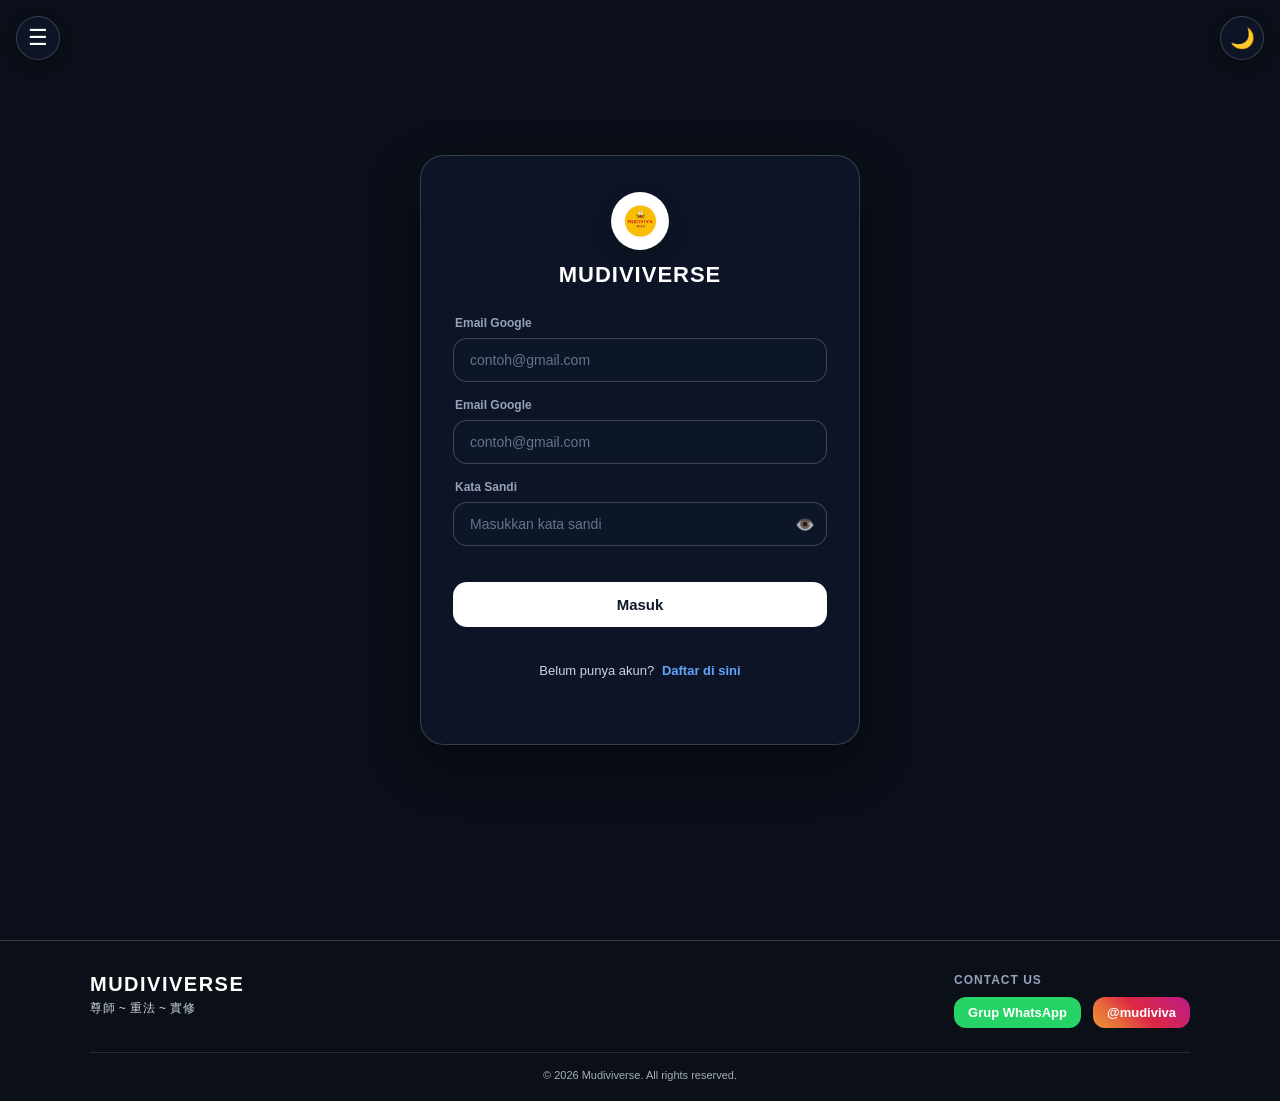
==== commit 6560ce69: "gas" ====
--- a/index.html
+++ b/index.html
@@ -115,9 +115,18 @@
           <input type="email" id="email" placeholder="contoh@gmail.com" class="custom-input">
         </div>
 
+        <div class="form-group-list">
+        <div class="input-field-box">
+          <label for="email">Email Google</label>
+          <input type="email" id="email" placeholder="contoh@gmail.com" class="custom-input">
+        </div>
+
         <div class="input-field-box">
           <label for="password">Kata Sandi</label>
-          <input type="password" id="password" placeholder="Masukkan kata sandi" class="custom-input">
+          <div style="position: relative; display: flex; align-items: center; width: 100%;">
+            <input type="password" id="password" placeholder="Masukkan kata sandi" class="custom-input" style="width: 100%; padding-right: 40px;">
+            <button type="button" class="btn-toggle-password" data-target="password" style="position: absolute; right: 12px; background: none; border: none; cursor: pointer; font-size: 16px; opacity: 0.7; padding: 0;">👁️</button>
+          </div>
         </div>
       </div>
 
@@ -415,7 +424,7 @@
               <h3 class="section-heading">Playground Pokémon</h3>
               <p style="font-size: 11px; color: var(--text-sub);">Max 3 Pokémon!</p>
             </div>
-            <button id="btn-open-pokedex-modal" class="secondary-button-sm" style="background: var(--ios-blue); color: white; border: none;">📖 Buka Pokedex</button>
+            <button id="btn-open-pokedex-modal" class="secondary-button-sm" style="background: var(--ios-blue); color: white; border: none;">Buka Pokedex</button>
           </div>
 
           <!-- PANGGUNG KANDANG POKEMON -->
@@ -801,5 +810,28 @@
 
   <script type="module" src="app.js"></script>
   <script type="module" src="feed.js"></script>
+  <!-- MODAL EDIT PERENUNGAN HARIAN -->
+<div id="edit-quote-modal" style="display: none; position: fixed; inset: 0; background: rgba(0,0,0,0.7); z-index: 9999; align-items: center; justify-content: center; backdrop-filter: blur(4px);">
+  <div style="background: var(--bg-card, #1e293b); border: 1px solid rgba(255,255,255,0.1); border-radius: 16px; padding: 24px; width: 90%; max-width: 480px; box-shadow: 0 20px 25px -5px rgba(0,0,0,0.5);">
+    <h3 style="margin-top: 0; font-size: 18px; font-weight: 700; color: #fff; margin-bottom: 16px;">✏️ Edit Perenungan Harian</h3>
+    
+    <div style="margin-bottom: 14px;">
+      <label style="display: block; font-size: 12px; color: var(--text-sub, #94a3b8); margin-bottom: 6px;">Isi Kutipan / Quote</label>
+      <textarea id="edit-quote-text-input" rows="4" style="width: 100%; padding: 10px; border-radius: 8px; background: rgba(255,255,255,0.05); border: 1px solid rgba(255,255,255,0.15); color: #fff; font-size: 14px; resize: vertical;" placeholder="Tulis quote perenungan..."></textarea>
+    </div>
+
+    <div style="margin-bottom: 20px;">
+      <label style="display: block; font-size: 12px; color: var(--text-sub, #94a3b8); margin-bottom: 6px;">Sumber / Ayat / Tokoh</label>
+      <input type="text" id="edit-quote-source-input" style="width: 100%; padding: 10px; border-radius: 8px; background: rgba(255,255,255,0.05); border: 1px solid rgba(255,255,255,0.15); color: #fff; font-size: 14px;" placeholder="Contoh: Dhammapada, Yamakavagga">
+    </div>
+
+    <div id="edit-quote-modal-msg" style="font-size: 12px; color: #f87171; margin-bottom: 12px;"></div>
+
+    <div style="display: flex; justify-content: flex-end; gap: 10px;">
+      <button type="button" id="cancel-edit-quote" style="padding: 8px 16px; border-radius: 8px; background: rgba(255,255,255,0.1); border: none; color: #fff; cursor: pointer; font-weight: 600;">Batal</button>
+      <button type="button" id="save-edit-quote" style="padding: 8px 16px; border-radius: 8px; background: var(--primary, #3b82f6); border: none; color: #fff; cursor: pointer; font-weight: 600;">Simpan</button>
+    </div>
+  </div>
+</div>
 </body>
 </html>
--- a/style.css
+++ b/style.css
@@ -217,11 +217,48 @@
 
 .chart-container-box { display: flex; flex-direction: row; align-items: flex-end; justify-content: space-around; gap: 12px; height: 160px; padding: 20px 10px 10px 10px; border-bottom: 2px solid var(--card-border); overflow-x: auto; width: 100%; }
 .kiosk-card-display { display: flex; flex-direction: column; align-items: center; justify-content: center; text-align: center; padding: 30px 20px; width: 100%; }
-.qr-container-wrapper { margin-top: 20px; display: flex; flex-direction: column; align-items: center; justify-content: center; gap: 16px; width: 100%; }
-.qr-code-box { background: #ffffff; padding: 18px; border-radius: 20px; box-shadow: 0 10px 30px rgba(0, 0, 0, 0.25); display: flex; align-items: center; justify-content: center; margin: 0 auto; }
-.qr-code-box canvas { display: none !important; }
-.qr-code-box img { display: block !important; margin: 0 auto !important; width: 220px !important; height: 220px !important; }
-.kiosk-timer-bar { width: 220px; height: 6px; background: var(--input-border); border-radius: 3px; overflow: hidden; margin: 0 auto; }
+
+/* =========================================
+   PERBAIKAN QR CODE UNTUK HP & MOBILE (RESPONSIF)
+========================================= */
+.qr-container-wrapper { 
+  margin-top: 16px; 
+  display: flex; 
+  flex-direction: column; 
+  align-items: center; 
+  justify-content: center; 
+  gap: 12px; 
+  width: 100%; 
+}
+
+.qr-code-box { 
+  background: #ffffff !important; 
+  padding: 16px; 
+  border-radius: 20px; 
+  box-shadow: 0 8px 24px rgba(0, 0, 0, 0.25); 
+  display: flex !important; 
+  align-items: center !important; 
+  justify-content: center !important; 
+  margin: 0 auto !important; 
+  width: min(220px, 75vw) !important; 
+  height: min(220px, 75vw) !important; 
+  box-sizing: border-box;
+}
+
+.qr-code-box canvas { 
+  display: none !important; 
+}
+
+.qr-code-box img { 
+  display: block !important; 
+  margin: 0 auto !important; 
+  max-width: 100% !important; 
+  height: auto !important; 
+  width: 100% !important; 
+  object-fit: contain;
+}
+
+.kiosk-timer-bar { width: 220px; max-width: 75vw; height: 6px; background: var(--input-border); border-radius: 3px; overflow: hidden; margin: 0 auto; }
 .kiosk-progress-fill { width: 100%; height: 100%; background: var(--ios-blue); transition: width 1s linear; }
 .kiosk-timer-text { font-size: 12px; font-weight: 600; color: var(--text-sub); text-align: center; }
 
@@ -317,7 +354,7 @@
   background: linear-gradient(135deg, #f59e0b, #d97706); 
   color: #ffffff; 
   padding: 10px 16px; 
-  border-radius: 9999px; 
+  border-radius: 9999px !important; 
   font-weight: 800; 
   font-size: 13px; 
   box-shadow: 0 4px 14px rgba(245, 158, 11, 0.35); 
@@ -335,7 +372,7 @@
   gap: 6px;
   flex: 1;
   padding: 10px 16px;
-  border-radius: 9999px;
+  border-radius: 9999px !important;
   background: linear-gradient(135deg, #fbbf24, #f59e0b) !important;
   color: #ffffff !important;
   font-weight: 800;
@@ -392,7 +429,7 @@
   white-space: nowrap;
   flex-shrink: 0;
   padding: 7px 14px;
-  border-radius: 9999px;
+  border-radius: 9999px !important;
   background: rgba(59, 130, 246, 0.15) !important;
   color: #60a5fa !important;
   border: 1px solid rgba(59, 130, 246, 0.35) !important;
@@ -411,6 +448,71 @@
 }
 
 #btn-open-edit-bio-modal:active {
+  transform: scale(0.95);
+}
+
+/* =========================================
+   POKÉDEX & HABITAT STYLING (PILL BUTTONS)
+========================================= */
+
+/* Tombol Buka Pokédex Capsule */
+#btn-open-pokedex-modal {
+  display: inline-flex;
+  align-items: center;
+  justify-content: center;
+  gap: 6px;
+  padding: 8px 16px;
+  border-radius: 9999px !important;
+  background: linear-gradient(135deg, #3b82f6, #1d4ed8) !important;
+  color: #ffffff !important;
+  font-weight: 800;
+  font-size: 12px;
+  border: 1px solid rgba(255, 255, 255, 0.25) !important;
+  box-shadow: 0 4px 12px rgba(59, 130, 246, 0.35);
+  cursor: pointer;
+  white-space: nowrap;
+  transition: all 0.2s cubic-bezier(0.4, 0, 0.2, 1);
+}
+
+#btn-open-pokedex-modal:hover {
+  transform: translateY(-2px);
+  box-shadow: 0 6px 16px rgba(59, 130, 246, 0.45);
+  filter: brightness(1.05);
+}
+
+#btn-open-pokedex-modal:active {
+  transform: translateY(0) scale(0.96);
+}
+
+/* Tombol Aksi Lepas / Pasang ke Kandang (Di dalam Pokédex) */
+.btn-toggle-showcase {
+  width: 100%;
+  padding: 7px 12px;
+  border-radius: 9999px !important;
+  font-size: 11px;
+  font-weight: 700;
+  border: 1px solid rgba(59, 130, 246, 0.4) !important;
+  background: rgba(59, 130, 246, 0.15) !important;
+  color: #60a5fa !important;
+  cursor: pointer;
+  transition: all 0.2s ease;
+  white-space: nowrap;
+  backdrop-filter: blur(4px);
+}
+
+.btn-toggle-showcase.active-showcase {
+  background: linear-gradient(135deg, #10b981, #059669) !important;
+  color: #ffffff !important;
+  border-color: rgba(255, 255, 255, 0.2) !important;
+  box-shadow: 0 2px 8px rgba(16, 185, 129, 0.35);
+}
+
+.btn-toggle-showcase:hover {
+  filter: brightness(1.1);
+  transform: translateY(-1px);
+}
+
+.btn-toggle-showcase:active {
   transform: scale(0.95);
 }
 
@@ -903,4 +1005,30 @@
     border-radius: 0; border: none;
     z-index: 10005;
   }
+}
+
+
+/* TAMBAHKAN DI PALING BAWAH STYLE.CSS */
+@media (max-width: 768px) {
+  .admin-view-kiosk,
+  .kiosk-card-display,
+  .qr-container-wrapper {
+    display: flex !important;
+    flex-direction: column !important;
+    align-items: center !important;
+    justify-content: center !important;
+    width: 100% !important;
+    min-height: 260px !important; /* Memastikan ada ruang tinggi pasti */
+    overflow: visible !important;
+  }
+
+  .qr-code-box {
+    width: 220px !important;
+    height: 220px !important;
+    min-width: 220px !important;
+    min-height: 220px !important;
+    display: flex !important;
+    align-items: center !important;
+    justify-content: center !important;
+  }
 }
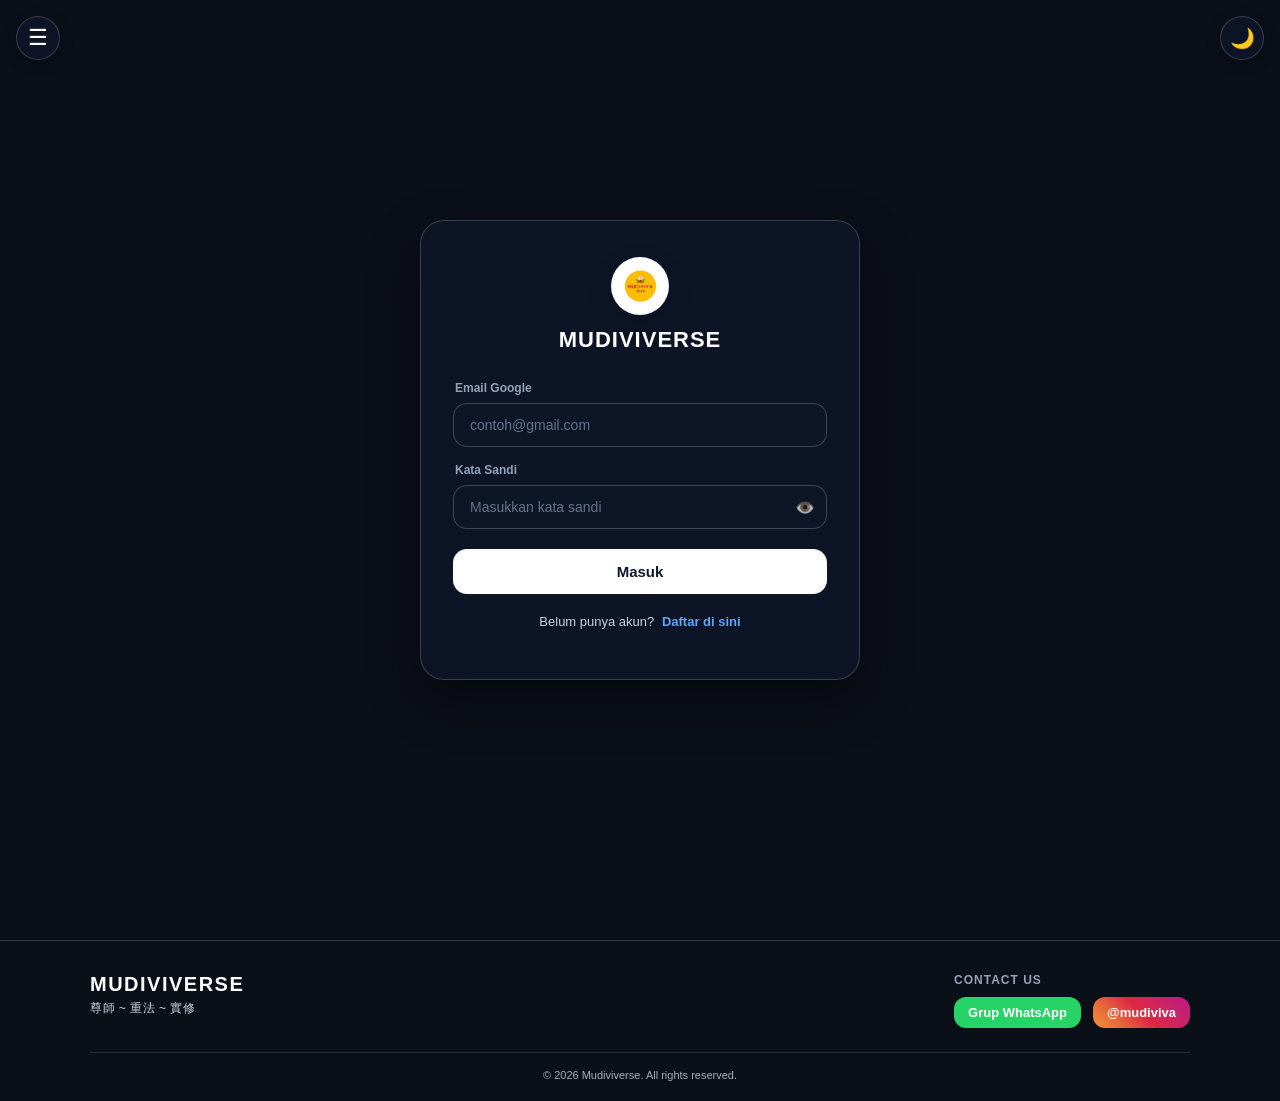
==== commit 6e38e0b1: "svaha" ====
--- a/index.html
+++ b/index.html
@@ -115,12 +115,7 @@
           <input type="email" id="email" placeholder="contoh@gmail.com" class="custom-input">
         </div>
 
-        <div class="form-group-list">
-        <div class="input-field-box">
-          <label for="email">Email Google</label>
-          <input type="email" id="email" placeholder="contoh@gmail.com" class="custom-input">
-        </div>
-
+        
         <div class="input-field-box">
           <label for="password">Kata Sandi</label>
           <div style="position: relative; display: flex; align-items: center; width: 100%;">
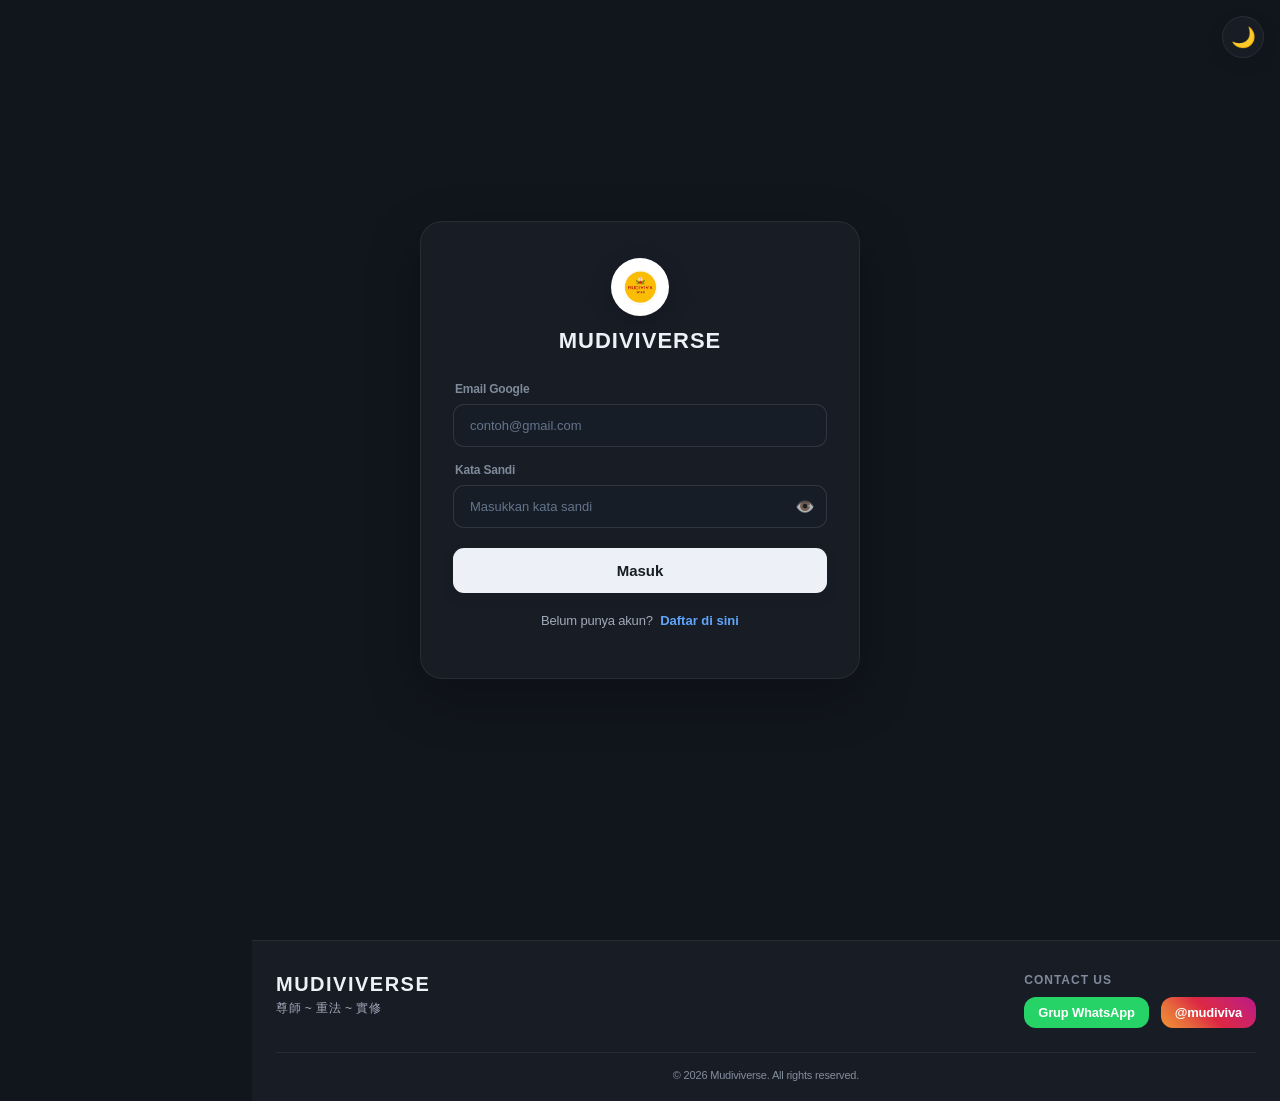
==== commit 1bf879e4: "tadaima" ====
--- a/index.html
+++ b/index.html
@@ -5,6 +5,7 @@
   <meta name="viewport" content="width=device-width, initial-scale=1.0, maximum-scale=1.0, user-scalable=no">
   <title>Mudiviverse</title>
   <link rel="stylesheet" href="style.css">
+  <link rel="stylesheet" href="newstyle.css">
   <script src="https://cdn.jsdelivr.net/npm/xlsx@0.18.5/dist/xlsx.full.min.js"></script>
   <script src="https://unpkg.com/html5-qrcode" type="text/javascript"></script>
   <script src="https://cdnjs.cloudflare.com/ajax/libs/qrcodejs/1.0.0/qrcode.min.js"></script>
@@ -499,18 +500,24 @@
 
         <div id="admin-view-rekap">
           <div class="card-box" style="margin-bottom: 16px;">
-            <div class="flex-between-center" style="margin-bottom: 12px;">
-              <h3 class="section-heading">Grafik Kehadiran</h3>
+            <div class="flex-between-center" style="margin-bottom: 12px; flex-wrap: wrap; gap: 8px;">
+            <h3 class="section-heading">Grafik Kehadiran</h3>
+            <div style="display: flex; gap: 8px; align-items: center;">
+            <!-- Input tanggal/bulan yang muncul dinamis -->
+              <input type="date" id="admin-chart-date-picker" class="custom-input-sm" style="display: none; padding: 4px 8px; font-size: 11px;">
+              <input type="month" id="admin-chart-month-picker" class="custom-input-sm" style="display: none; padding: 4px 8px; font-size: 11px;">
+    
+            <!-- Filter Utama (Pilihan Hari Ini sudah dihapus) -->
               <select id="admin-chart-filter" class="custom-select-sm">
-                <option value="day">Hari Ini</option>
-                <option value="week">Minggu Ini</option>
-                <option value="month" selected>Bulan Ini</option>
+                <option value="week" selected>Minggu Ini</option>
+                <option value="month">Bulan Ini</option>
                 <option value="year">Tahun Ini</option>
               </select>
             </div>
-            <div id="admin-chart-container" class="chart-container-box">
-              <p style="font-size: 12px; color: var(--text-sub); margin: auto;">Memuat grafik...</p>
-            </div>
+          </div>
+          <div id="admin-chart-container" class="chart-container-box">
+  <p style="font-size: 12px; color: var(--text-sub); margin: auto;">Memuat grafik...</p>
+</div>
           </div>
 
           <div class="card-box" style="margin-bottom: 16px;">
--- a/style.css
+++ b/style.css
@@ -245,17 +245,33 @@
   box-sizing: border-box;
 }
 
-.qr-code-box canvas { 
-  display: none !important; 
-}
-
+/* Sembunyikan canvas HANYA jika img sudah berhasil dibuat, atau biarkan tampil dua-duanya dengan rapi */
+/* Sembunyikan canvas karena kita hanya butuh gambar <img> yang dihasilkan qrcode.js */
+/* Wadah QR Code Kiosk */
+.qr-code-box { 
+  background: #ffffff !important; 
+  padding: 12px; 
+  border-radius: 16px; 
+  box-shadow: 0 8px 24px rgba(0, 0, 0, 0.25); 
+  display: flex !important; 
+  align-items: center !important; 
+  justify-content: center !important; 
+  margin: 0 auto !important; 
+  width: 220px !important; 
+  height: 220px !important; 
+  box-sizing: border-box;
+}
+
+/* Batasi ukuran canvas dan img agar pas dalam kotak */
+.qr-code-box canvas,
 .qr-code-box img { 
-  display: block !important; 
-  margin: 0 auto !important; 
   max-width: 100% !important; 
-  height: auto !important; 
-  width: 100% !important; 
-  object-fit: contain;
+  max-height: 100% !important; 
+  object-fit: contain !important;
+}
+
+.qr-code-box canvas:has(+ img[src]) {
+  display: none !important;
 }
 
 .kiosk-timer-bar { width: 220px; max-width: 75vw; height: 6px; background: var(--input-border); border-radius: 3px; overflow: hidden; margin: 0 auto; }
@@ -1031,4 +1047,79 @@
     align-items: center !important;
     justify-content: center !important;
   }
+}
+
+
+
+
+
+/* Kontainer Grafik Utama dengan Scroll Horizontal di HP */
+.chart-container-box {
+  width: 100%;
+  overflow-x: auto;
+  overflow-y: visible; /* Ganti dari hidden ke visible */
+  padding-top: 15px;    /* Tambahkan ruang napas di atas */
+  padding-bottom: 8px;
+  -webkit-overflow-scrolling: touch;
+}
+
+/* 2. Sesuaikan padding & box-sizing di wrapper */
+.chart-scroll-wrapper {
+  min-width: 480px; 
+  display: flex;
+  align-items: flex-end;
+  justify-content: space-around;
+  height: 200px; /* Dinaikkan sedikit dari 180px ke 200px */
+  padding: 35px 10px 30px 10px; /* Padding atas dinaikkan dari 20px ke 35px */
+  position: relative;
+  border-bottom: 1px solid var(--glass-border, rgba(255,255,255,0.1));
+  box-sizing: border-box; /* Tambahkan ini agar height menghitung padding */
+}
+
+.chart-bar-item {
+  display: flex;
+  flex-direction: column;
+  align-items: center;
+  flex: 1;
+  max-width: 42px;
+  height: 100%;
+  justify-content: flex-end;
+  position: relative; /* Penting sebagai patokan posisi */
+}
+
+/* Biar angka jumlah absen selalu melayang pas di atas batangnya */
+.chart-bar-value {
+  position: absolute;
+  font-size: 11px;
+  font-weight: 700;
+  color: #60a5fa;
+  white-space: nowrap;
+  z-index: 5;
+  text-align: center;
+  width: 100%;
+  /* Trik posisi: ditaruh tepat di atas persen tinggi batangnya */
+}
+
+.chart-bar-fill {
+  width: 100%;
+  background: linear-gradient(180deg, #3b82f6 0%, #1d4ed8 100%);
+  border-radius: 6px 6px 0 0;
+  transition: height 0.3s ease;
+  min-height: 4px;
+}
+
+.chart-bar-label {
+  position: absolute;
+  bottom: -24px;
+  font-size: 10px;
+  color: var(--text-sub, #94a3b8);
+  white-space: nowrap;
+  font-weight: 600;
+}
+
+.custom-input-sm {
+  background: rgba(255, 255, 255, 0.05);
+  border: 1px solid rgba(255, 255, 255, 0.15);
+  color: #fff;
+  border-radius: 8px;
 }
--- a/newstyle.css
+++ b/newstyle.css
@@ -0,0 +1,770 @@
+
+
+:root {
+  --bg-color: #f5f6f8;
+  --mesh-bg: #f5f6f8;
+  --glass-bg: rgba(255, 255, 255, 0.94);
+  --glass-border: rgba(20, 28, 40, 0.08);
+  --glass-shadow: 0 18px 55px rgba(20, 28, 40, 0.055);
+  --card-bg: #ffffff;
+  --card-border: rgba(20, 28, 40, 0.075);
+  --text-main: #17191d;
+  --text-sub: #68717d;
+  --label-color: #818b98;
+  --input-bg: #f7f8fa;
+  --input-border: #e5e8ed;
+  --main-btn-bg: #17191d;
+  --main-btn-text: #ffffff;
+  --ios-blue: #3478f6;
+  --ios-green: #20a477;
+  --ios-red: #e05252;
+  --radius-xl: 22px;
+  --radius-lg: 13px;
+  --ui-ease: cubic-bezier(.2, .75, .25, 1);
+}
+
+body.light-mode {
+  --bg-color: #f5f6f8;
+  --mesh-bg: #f5f6f8;
+  --glass-bg: rgba(255, 255, 255, 0.94);
+  --glass-border: rgba(20, 28, 40, 0.08);
+  --glass-shadow: 0 18px 55px rgba(20, 28, 40, 0.055);
+  --card-bg: #ffffff;
+  --card-border: rgba(20, 28, 40, 0.075);
+  --text-main: #17191d;
+  --text-sub: #68717d;
+  --label-color: #818b98;
+  --input-bg: #f7f8fa;
+  --input-border: #e5e8ed;
+  --main-btn-bg: #17191d;
+  --main-btn-text: #ffffff;
+}
+
+/* ---------- GLOBAL ---------- */
+
+html {
+  scroll-behavior: smooth;
+  scrollbar-gutter: stable;
+}
+
+body,
+button,
+input,
+textarea,
+select {
+  font-family: -apple-system, BlinkMacSystemFont, "SF Pro Display",
+    "SF Pro Text", "Segoe UI", sans-serif;
+}
+
+body {
+  letter-spacing: -0.012em;
+  -webkit-font-smoothing: antialiased;
+  text-rendering: optimizeLegibility;
+}
+
+button,
+a,
+.card-box,
+.post-card,
+.nav-btn,
+.history-item,
+.emp-card-item {
+  transition:
+    color .22s var(--ui-ease),
+    background-color .22s var(--ui-ease),
+    border-color .22s var(--ui-ease),
+    box-shadow .22s var(--ui-ease),
+    transform .22s var(--ui-ease),
+    opacity .22s var(--ui-ease);
+}
+
+button {
+  -webkit-appearance: none;
+}
+
+button:focus-visible,
+a:focus-visible,
+input:focus-visible,
+textarea:focus-visible,
+select:focus-visible {
+  outline: 3px solid rgba(52, 120, 246, .25);
+  outline-offset: 2px;
+}
+
+::selection {
+  background: rgba(52, 120, 246, .18);
+}
+
+/* Matikan dekorasi mesh lama yang membuat tampilan terlalu ramai. */
+.mesh-bg-container {
+  background: var(--bg-color) !important;
+}
+
+.mesh-ball {
+  opacity: 0 !important;
+  animation: none !important;
+}
+
+/* ---------- DESKTOP APP SHELL ---------- */
+
+@media (min-width: 769px) {
+  .mobile-hamburger-btn {
+    display: none !important;
+  }
+
+  /* Elemen ini tetap dipakai app.js sebagai drawer di mobile,
+     tetapi tampil permanen sebagai sidebar pada desktop. */
+  #mobile-nav-overlay.mobile-nav-overlay {
+    position: fixed;
+    inset: 0 auto 0 0;
+    width: 252px;
+    height: 100dvh;
+    z-index: 10000;
+    opacity: 0;
+    visibility: hidden;
+    pointer-events: none;
+    background: transparent;
+    backdrop-filter: none;
+    -webkit-backdrop-filter: none;
+  }
+
+  /* Sidebar hanya muncul setelah sesi dashboard aktif, bukan di halaman login. */
+  body:has(#dashboard-workspace[style*="display: flex"]) #mobile-nav-overlay.mobile-nav-overlay {
+    opacity: 1;
+    visibility: visible;
+  }
+
+  #mobile-nav-overlay .drawer-sidebar-card {
+    position: fixed;
+    inset: 0 auto 0 0;
+    width: 252px;
+    max-width: 252px;
+    height: 100dvh;
+    padding: 30px 18px 20px;
+    transform: none;
+    pointer-events: auto;
+    justify-content: flex-start;
+    background: var(--card-bg);
+    border: 0;
+    border-right: 1px solid var(--card-border);
+    box-shadow: 8px 0 30px rgba(20, 28, 40, .025);
+  }
+
+  .drawer-header {
+    padding: 0 7px 28px;
+    border-bottom: 0;
+  }
+
+  .close-mobile-nav {
+    display: none;
+  }
+
+  .brand-title-mini {
+    font-size: 13px;
+    font-weight: 800;
+    letter-spacing: .13em;
+  }
+
+  .logo-box-mini {
+    width: 34px;
+    height: 34px;
+    box-shadow: 0 3px 10px rgba(0, 0, 0, .08);
+  }
+
+  .nav-menu {
+    gap: 5px;
+    margin-top: 8px;
+  }
+
+  .nav-btn {
+    min-height: 45px;
+    padding: 11px 13px;
+    gap: 13px;
+    border: 1px solid transparent;
+    border-radius: 12px;
+    color: var(--text-sub);
+    font-size: 13px;
+    font-weight: 600;
+  }
+
+  .nav-icon {
+    width: 22px;
+    display: inline-flex;
+    align-items: center;
+    justify-content: center;
+    font-size: 16px;
+    filter: saturate(.65);
+  }
+
+  .nav-btn:hover {
+    background: rgba(52, 120, 246, .065);
+    border-color: transparent;
+    color: var(--text-main);
+    transform: translateX(2px);
+  }
+
+  .nav-btn.active {
+    color: #2868d9;
+    background: rgba(52, 120, 246, .095);
+    border-color: transparent;
+    box-shadow: inset 3px 0 0 #3478f6;
+  }
+
+  body:not(.light-mode) .nav-btn.active {
+    color: #8db5ff;
+    background: rgba(75, 139, 255, .13);
+    box-shadow: inset 3px 0 0 #6da0ff;
+  }
+
+  .drawer-footer {
+    margin-top: auto;
+    padding: 18px 0 0;
+    border-top: 1px solid var(--card-border);
+  }
+
+  .logout-btn {
+    text-align: left;
+    padding: 12px 13px;
+    background: transparent;
+    border: 1px solid transparent;
+    color: #d65b5b;
+    font-size: 13px;
+  }
+
+  .logout-btn:hover {
+    background: rgba(224, 82, 82, .08);
+    border-color: rgba(224, 82, 82, .12);
+  }
+
+  .app-workspace {
+    display: block;
+    width: auto;
+    min-height: calc(100vh - 70px);
+    margin: 28px 34px 42px 286px;
+    padding: 0;
+  }
+
+  .glass-content-window {
+    width: 100%;
+    min-height: calc(100vh - 70px);
+    padding: 30px 38px 38px;
+    background: var(--glass-bg);
+    border: 1px solid var(--glass-border);
+    border-radius: 23px;
+    box-shadow: var(--glass-shadow);
+    backdrop-filter: blur(24px);
+    -webkit-backdrop-filter: blur(24px);
+  }
+
+  .app-footer {
+    width: auto;
+    margin-left: 252px;
+  }
+}
+
+/* ---------- TOP BAR ---------- */
+
+.workspace-topbar {
+  flex-direction: row;
+  align-items: center;
+  justify-content: space-between;
+  gap: 24px;
+  padding-bottom: 22px;
+  margin-bottom: 30px;
+  border-bottom: 1px solid var(--card-border);
+}
+
+.topbar-brand-center {
+  width: auto;
+  justify-content: flex-start;
+  gap: 10px;
+}
+
+.brand-title-center {
+  font-size: 14px;
+  font-weight: 800;
+  letter-spacing: .16em;
+}
+
+.topbar-bottom-row {
+  width: auto;
+  justify-content: flex-end;
+  gap: 24px;
+}
+
+.user-greeting h3 {
+  font-size: 15px;
+  font-weight: 700;
+  letter-spacing: -.025em;
+}
+
+.user-code-badge {
+  display: inline-block;
+  margin-top: 3px;
+  font-size: 11px;
+  font-weight: 500;
+  color: var(--label-color);
+}
+
+.live-clock-box {
+  padding: 9px 13px;
+  border: 1px solid var(--card-border);
+  border-radius: 11px;
+  background: var(--card-bg);
+  color: var(--text-main);
+  font-size: 13px;
+  font-variant-numeric: tabular-nums;
+  box-shadow: none;
+}
+
+.live-zone {
+  color: var(--label-color);
+}
+
+/* ---------- HEADINGS & CONTENT ---------- */
+
+.section-heading {
+  font-size: 17px;
+  line-height: 1.35;
+  font-weight: 720;
+  letter-spacing: -.035em;
+}
+
+.card-title {
+  font-size: 16px;
+  line-height: 1.4;
+  font-weight: 700;
+  letter-spacing: -.025em;
+}
+
+.card-desc {
+  font-size: 13px;
+  line-height: 1.7;
+  color: var(--text-sub);
+}
+
+.tab-content {
+  animation: pageEnter .32s var(--ui-ease) both;
+}
+
+@keyframes pageEnter {
+  from { opacity: 0; transform: translateY(7px); }
+  to { opacity: 1; transform: translateY(0); }
+}
+
+/* ---------- CARDS ---------- */
+
+.card-box,
+.post-card,
+.profile-page-header-banner {
+  background: var(--card-bg);
+  border: 1px solid var(--card-border);
+  border-radius: 18px;
+  box-shadow: 0 5px 20px rgba(20, 28, 40, .025);
+}
+
+.card-box {
+  padding: 23px;
+}
+
+.card-box:hover,
+.post-card:hover {
+  border-color: rgba(52, 120, 246, .18);
+  box-shadow: 0 12px 30px rgba(20, 28, 40, .055);
+}
+
+.hero-buddhist-card {
+  position: relative;
+  overflow: hidden;
+  padding: 30px 32px;
+  border: 1px solid rgba(120, 145, 190, .18);
+  border-radius: 20px;
+  background:
+    radial-gradient(circle at 90% 5%, rgba(125, 157, 211, .2), transparent 36%),
+    linear-gradient(120deg, #202d43 0%, #344b69 58%, #526a85 100%);
+  box-shadow: 0 15px 35px rgba(24, 39, 61, .12);
+}
+
+.quote-tag {
+  color: #d5e2f5;
+  font-size: 10px;
+  letter-spacing: .12em;
+  font-weight: 700;
+}
+
+.buddhist-quote {
+  max-width: 820px;
+  margin-top: 16px;
+  color: #fff;
+  font-size: clamp(20px, 2.2vw, 29px);
+  line-height: 1.48;
+  font-weight: 520;
+  letter-spacing: -.035em;
+}
+
+.quote-source {
+  margin-top: 14px;
+  color: rgba(255,255,255,.7);
+  font-size: 12px;
+}
+
+.card-badge {
+  padding: 5px 9px;
+  border-radius: 7px;
+  background: rgba(120, 135, 155, .10);
+  color: var(--text-sub);
+  font-size: 10px;
+  letter-spacing: .07em;
+}
+
+/* ---------- BUTTONS ---------- */
+
+.main-button,
+.secondary-button,
+.secondary-button-sm,
+.btn-friend-action,
+.btn-send-comment,
+.btn-send-chat {
+  border-radius: 11px;
+  font-weight: 650;
+  transition: transform .2s var(--ui-ease), box-shadow .2s var(--ui-ease),
+    background-color .2s var(--ui-ease), opacity .2s var(--ui-ease);
+}
+
+.main-button {
+  box-shadow: 0 5px 13px rgba(20, 28, 40, .09);
+}
+
+.main-button:hover,
+.secondary-button:hover,
+.secondary-button-sm:hover,
+.btn-friend-action:hover,
+.btn-send-comment:hover,
+.btn-send-chat:hover {
+  transform: translateY(-1px);
+}
+
+.main-button:active,
+.secondary-button:active,
+.secondary-button-sm:active {
+  transform: scale(.985);
+}
+
+.secondary-button {
+  background: var(--card-bg);
+  border: 1px solid var(--card-border);
+  color: var(--text-main);
+}
+
+/* ---------- INPUTS ---------- */
+
+.custom-input,
+.custom-select,
+.comment-input,
+.chat-input {
+  min-height: 43px;
+  border: 1px solid var(--input-border);
+  border-radius: 11px;
+  background: var(--input-bg);
+  color: var(--text-main);
+  font-size: 13px;
+  transition: border-color .2s ease, box-shadow .2s ease, background .2s ease;
+}
+
+.custom-input:focus,
+.custom-select:focus,
+.comment-input:focus,
+.chat-input:focus {
+  border-color: rgba(52, 120, 246, .6);
+  box-shadow: 0 0 0 4px rgba(52, 120, 246, .09);
+  outline: none;
+}
+
+/* ---------- ATTENDANCE / STATS ---------- */
+
+.stat-number {
+  font-size: 27px;
+  font-weight: 750;
+  letter-spacing: -.045em;
+  font-variant-numeric: tabular-nums;
+}
+
+.stat-label {
+  margin-top: 4px;
+  color: var(--text-sub);
+  font-size: 11px;
+}
+
+.progress-bar-track {
+  height: 7px;
+  border-radius: 99px;
+}
+
+.history-item,
+.emp-card-item {
+  border: 1px solid var(--card-border);
+  background: var(--input-bg);
+  border-radius: 13px;
+  padding: 14px 16px;
+}
+
+.history-item:hover,
+.emp-card-item:hover {
+  border-color: rgba(52, 120, 246, .2);
+  transform: translateY(-1px);
+}
+
+/* ---------- FEED ---------- */
+
+.post-card {
+  padding: 22px;
+  margin-bottom: 15px;
+}
+
+.post-title {
+  font-size: 18px;
+  line-height: 1.4;
+  letter-spacing: -.025em;
+}
+
+.post-body-content {
+  font-size: 13px;
+  line-height: 1.75;
+}
+
+.comments-wrapper {
+  border-top-color: var(--card-border);
+}
+
+/* ---------- PROFILE ---------- */
+
+.profile-page-header-banner {
+  padding: 30px;
+}
+
+.profile-display-name {
+  font-size: 27px;
+  font-weight: 750;
+  letter-spacing: -.045em;
+}
+
+.profile-display-code,
+.profile-display-bio {
+  color: var(--text-sub);
+}
+
+/* ---------- MODALS ---------- */
+
+.modal,
+.modal-backdrop {
+  backdrop-filter: blur(14px);
+  -webkit-backdrop-filter: blur(14px);
+}
+
+.modal-content,
+.scanner-modal-card {
+  border: 1px solid var(--card-border);
+  border-radius: 20px;
+  box-shadow: 0 25px 80px rgba(0, 0, 0, .18);
+}
+
+/* ---------- THEME TOGGLE ---------- */
+
+.theme-toggle-btn {
+  width: 42px;
+  height: 42px;
+  border: 1px solid var(--card-border);
+  box-shadow: 0 5px 18px rgba(20, 28, 40, .08);
+  transition: transform .2s var(--ui-ease), background .2s ease;
+}
+
+.theme-toggle-btn:hover {
+  transform: rotate(12deg) scale(1.04);
+}
+
+/* ---------- DARK MODE ---------- */
+
+body:not(.light-mode) {
+  --bg-color: #11151c;
+  --mesh-bg: #11151c;
+  --glass-bg: #171c25;
+  --glass-border: rgba(255, 255, 255, .075);
+  --glass-shadow: 0 18px 55px rgba(0, 0, 0, .22);
+  --card-bg: #1c222d;
+  --card-border: rgba(255, 255, 255, .075);
+  --text-main: #edf1f7;
+  --text-sub: #a0aaba;
+  --label-color: #7f8a9b;
+  --input-bg: #171d27;
+  --input-border: rgba(255, 255, 255, .11);
+  --main-btn-bg: #edf1f7;
+  --main-btn-text: #171c25;
+}
+
+body:not(.light-mode) .hero-buddhist-card {
+  background:
+    radial-gradient(circle at 90% 5%, rgba(125, 157, 211, .16), transparent 36%),
+    linear-gradient(120deg, #202d43 0%, #293d59 58%, #354c68 100%);
+}
+
+body:not(.light-mode) .app-footer {
+  background: #171c25;
+}
+
+/* ---------- RESPONSIVE ---------- */
+
+@media (max-width: 768px) {
+  .mobile-hamburger-btn {
+    display: flex !important;
+    top: 13px;
+    left: 13px;
+    width: 42px;
+    height: 42px;
+    border: 1px solid var(--card-border);
+    background: var(--card-bg);
+    color: var(--text-main);
+    box-shadow: 0 5px 18px rgba(20, 28, 40, .09);
+  }
+
+  .theme-toggle-btn {
+    top: 13px;
+    right: 13px;
+    width: 42px;
+    height: 42px;
+    background: var(--card-bg);
+    color: var(--text-main);
+  }
+
+  #mobile-nav-overlay.mobile-nav-overlay {
+    position: fixed;
+    inset: 0;
+    width: 100vw;
+    height: 100dvh;
+    z-index: 10000;
+    opacity: 0;
+    visibility: hidden;
+    pointer-events: auto;
+    background: rgba(12, 18, 28, .42);
+    backdrop-filter: blur(5px);
+    -webkit-backdrop-filter: blur(5px);
+  }
+
+  #mobile-nav-overlay.mobile-nav-overlay.open {
+    opacity: 1;
+    visibility: visible;
+  }
+
+  #mobile-nav-overlay .drawer-sidebar-card {
+    position: fixed;
+    top: 0;
+    left: 0;
+    width: 290px;
+    max-width: 86vw;
+    height: 100dvh;
+    padding: 24px 18px;
+    transform: translateX(-100%);
+    background: var(--card-bg);
+    border-right: 1px solid var(--card-border);
+  }
+
+  #mobile-nav-overlay.open .drawer-sidebar-card {
+    transform: translateX(0);
+  }
+
+  .close-mobile-nav {
+    display: inline-flex;
+    align-items: center;
+    justify-content: center;
+    width: 34px;
+    height: 34px;
+    border-radius: 50%;
+    background: var(--input-bg);
+    font-size: 23px;
+  }
+
+  .app-workspace {
+    width: 100%;
+    margin: 0;
+    padding: 68px 12px 20px;
+  }
+
+  .glass-content-window {
+    padding: 19px 14px;
+    border-radius: 17px;
+  }
+
+  .workspace-topbar {
+    flex-direction: column;
+    align-items: stretch;
+    gap: 15px;
+    padding-bottom: 18px;
+    margin-bottom: 20px;
+  }
+
+  .topbar-brand-center {
+    justify-content: center;
+    width: 100%;
+  }
+
+  .topbar-bottom-row {
+    width: 100%;
+    gap: 10px;
+  }
+
+  .user-greeting h3 {
+    font-size: 14px;
+  }
+
+  .live-clock-box {
+    font-size: 12px;
+    padding: 8px 10px;
+  }
+
+  .card-box {
+    padding: 17px;
+    border-radius: 16px;
+  }
+
+  .hero-buddhist-card {
+    padding: 23px 20px;
+    border-radius: 17px;
+  }
+
+  .buddhist-quote {
+    font-size: 20px;
+  }
+
+  .section-heading {
+    font-size: 15px;
+  }
+
+  .info-grid,
+  .today-grid,
+  .profile-grid-two {
+    grid-template-columns: 1fr;
+  }
+
+  .stats-row {
+    gap: 8px;
+  }
+
+  .stat-number {
+    font-size: 23px;
+  }
+
+  .app-footer {
+    width: 100%;
+    margin-left: 0;
+  }
+}
+
+@media (prefers-reduced-motion: reduce) {
+  *,
+  *::before,
+  *::after {
+    scroll-behavior: auto !important;
+    animation-duration: .01ms !important;
+    animation-iteration-count: 1 !important;
+    transition-duration: .01ms !important;
+  }
+}
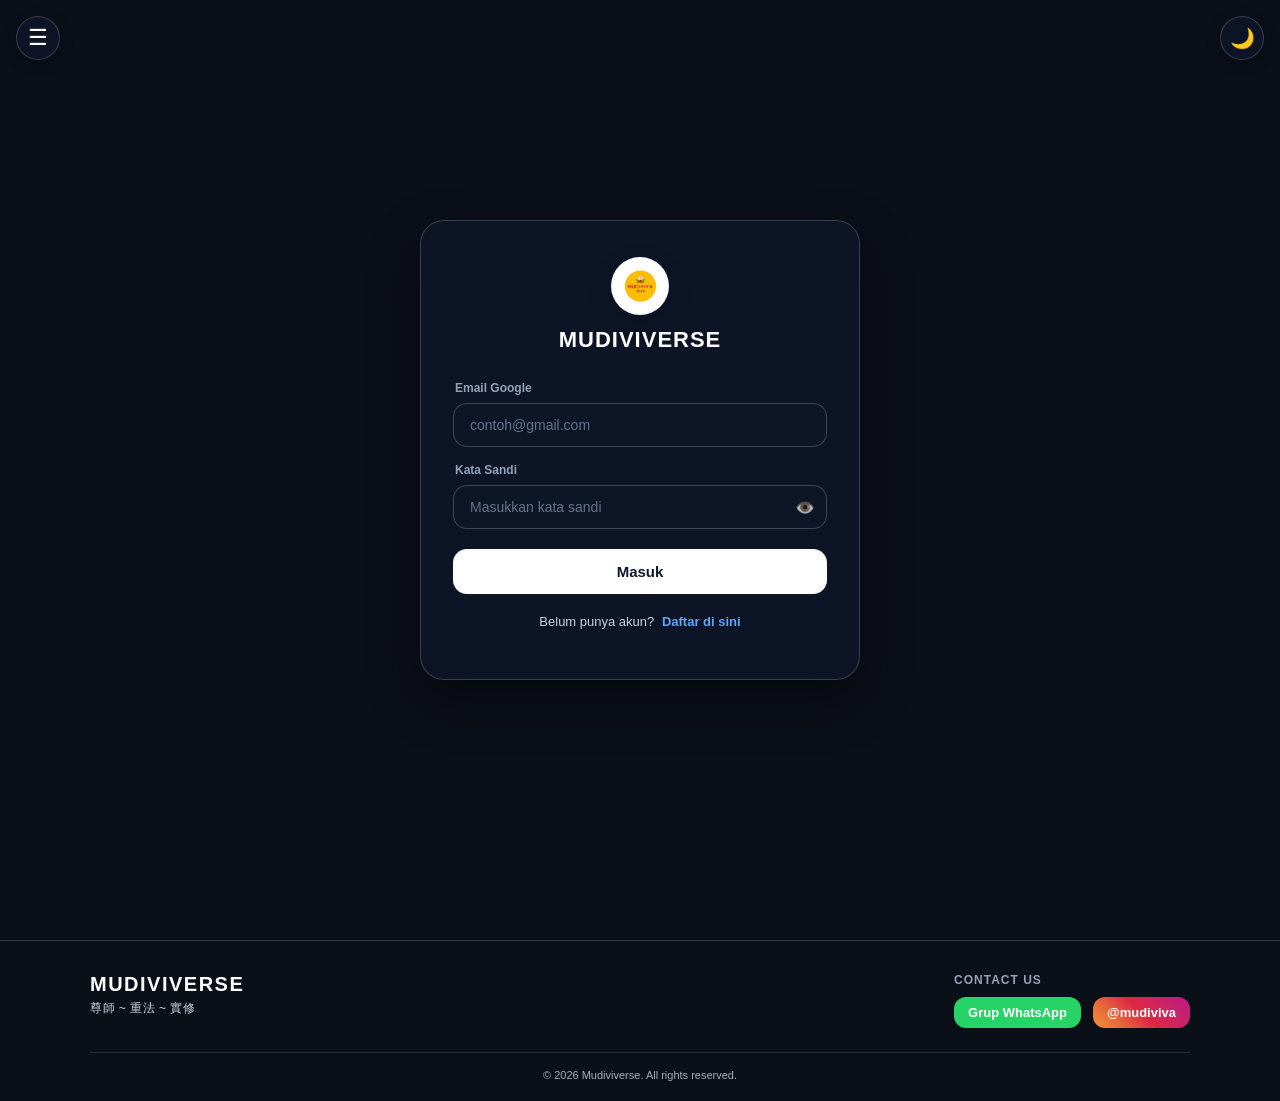
==== commit 922dafc7: "balik lagi" ====
--- a/index.html
+++ b/index.html
@@ -5,7 +5,6 @@
   <meta name="viewport" content="width=device-width, initial-scale=1.0, maximum-scale=1.0, user-scalable=no">
   <title>Mudiviverse</title>
   <link rel="stylesheet" href="style.css">
-  <link rel="stylesheet" href="newstyle.css">
   <script src="https://cdn.jsdelivr.net/npm/xlsx@0.18.5/dist/xlsx.full.min.js"></script>
   <script src="https://unpkg.com/html5-qrcode" type="text/javascript"></script>
   <script src="https://cdnjs.cloudflare.com/ajax/libs/qrcodejs/1.0.0/qrcode.min.js"></script>
